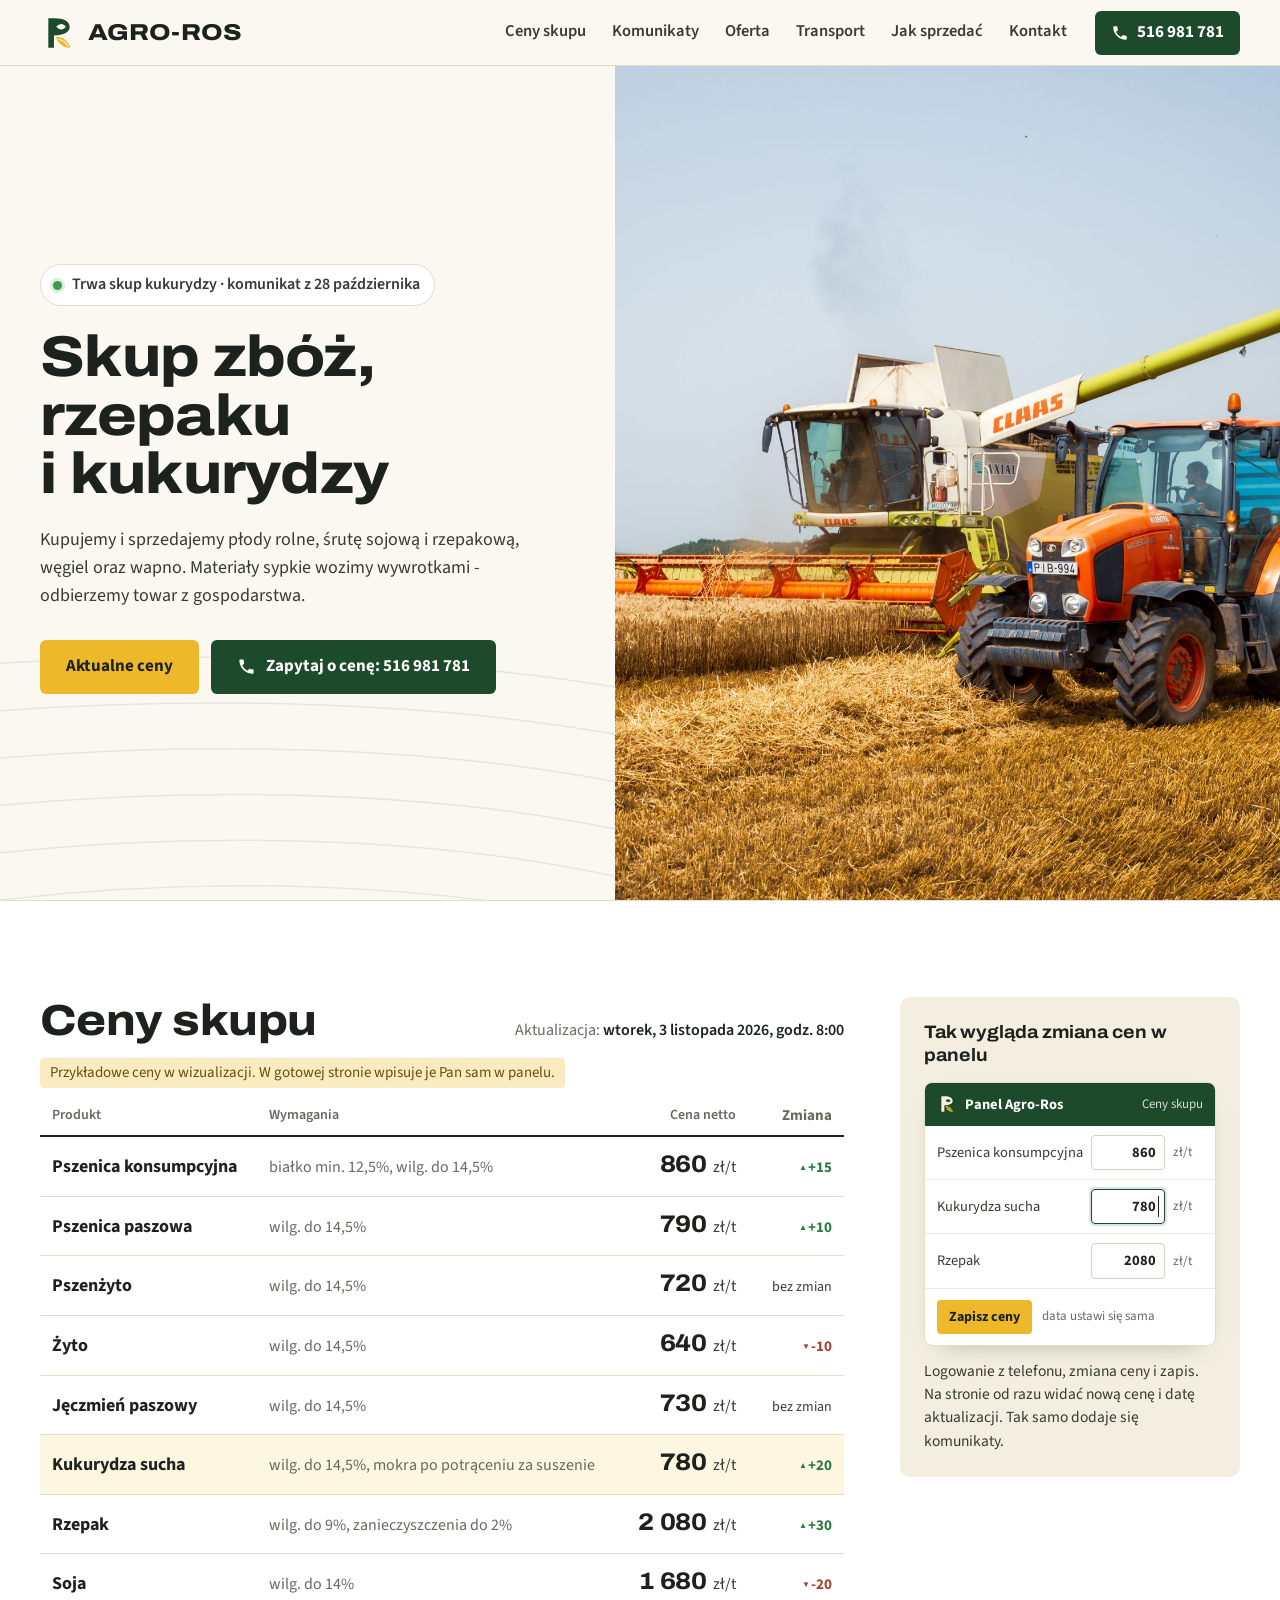
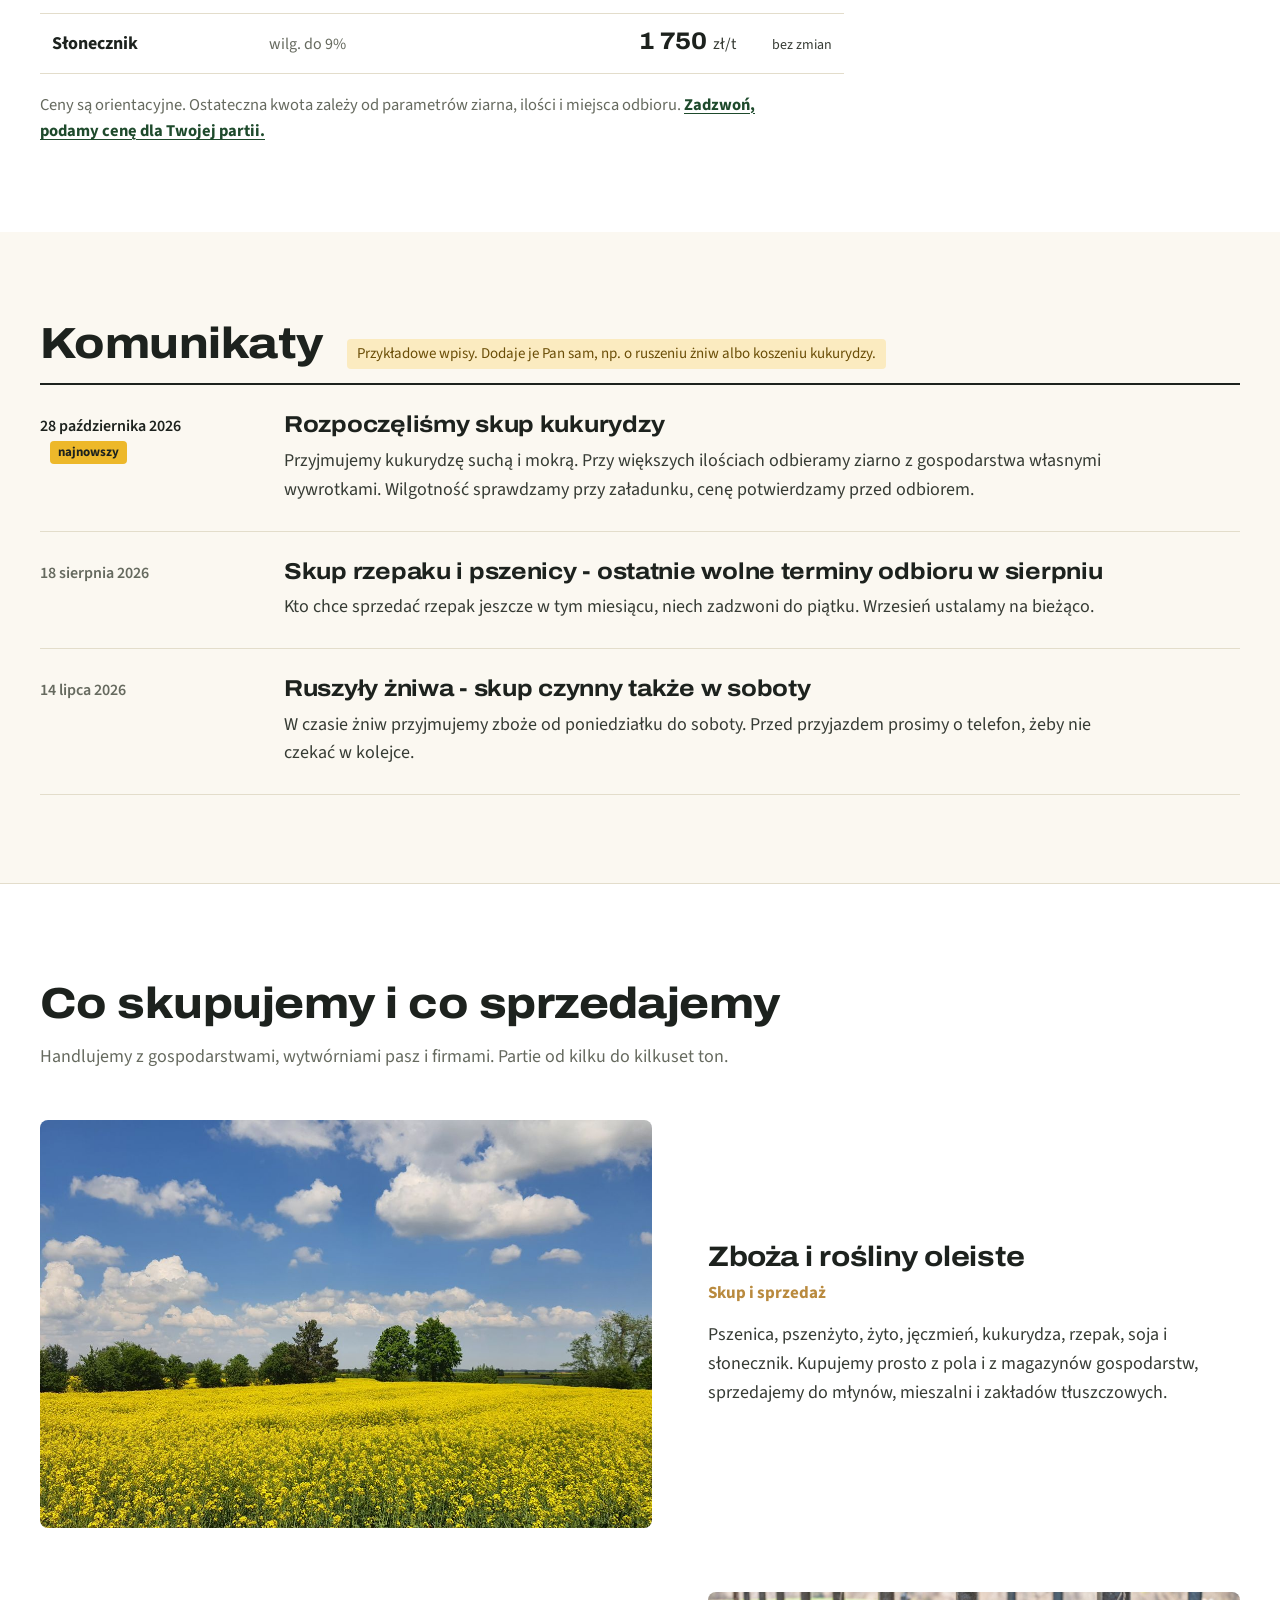
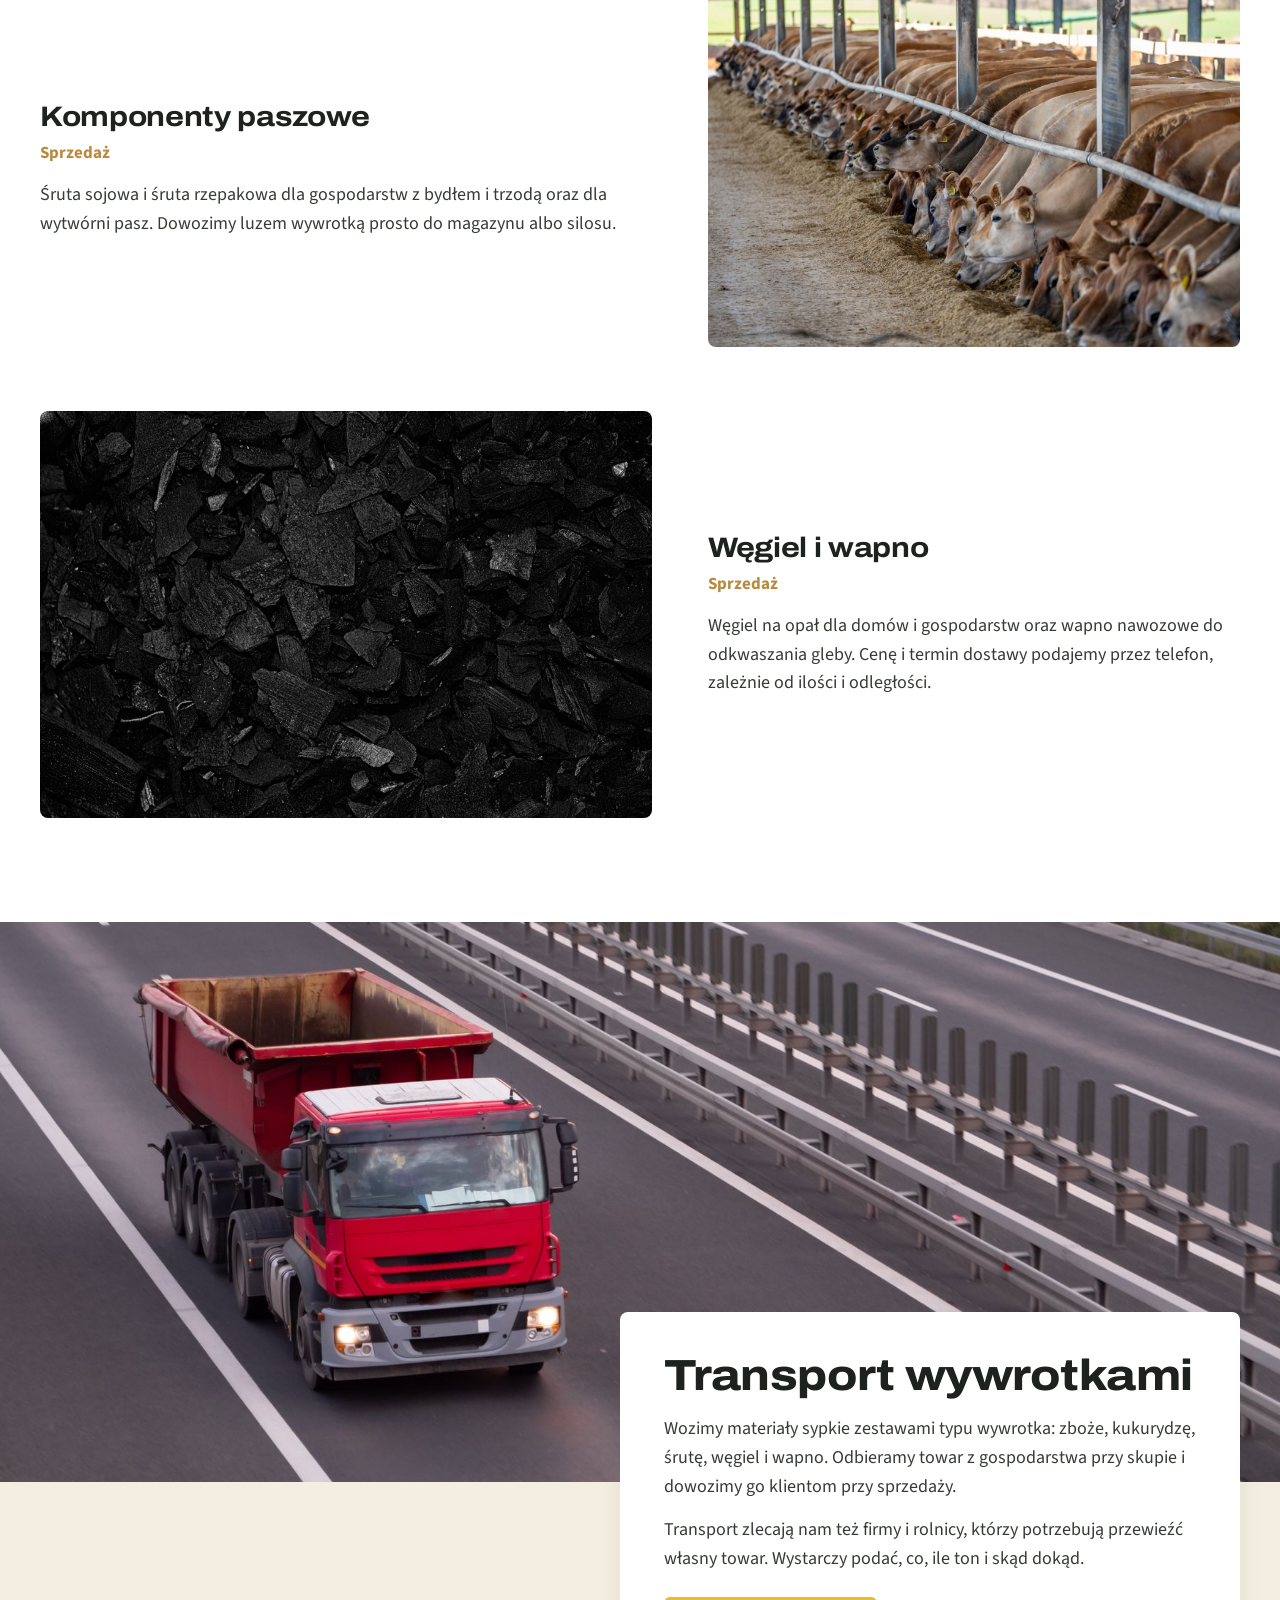
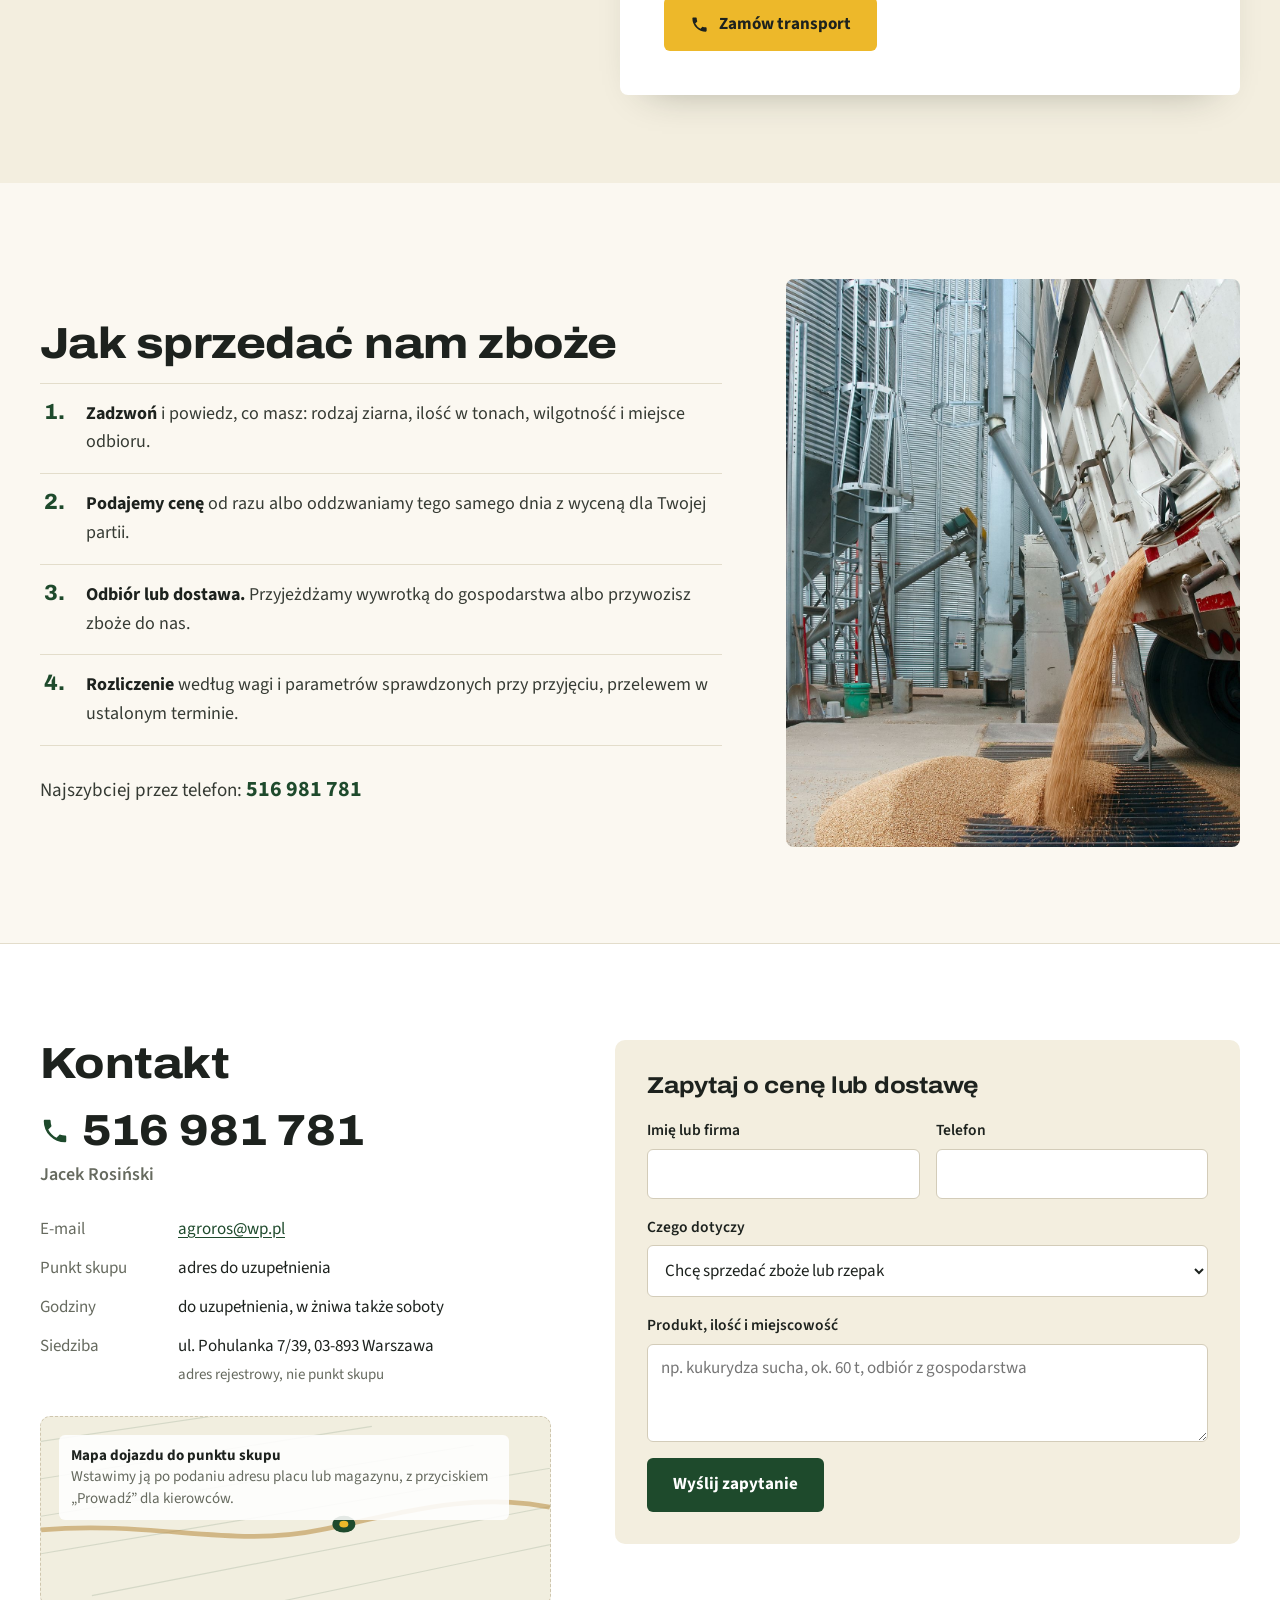
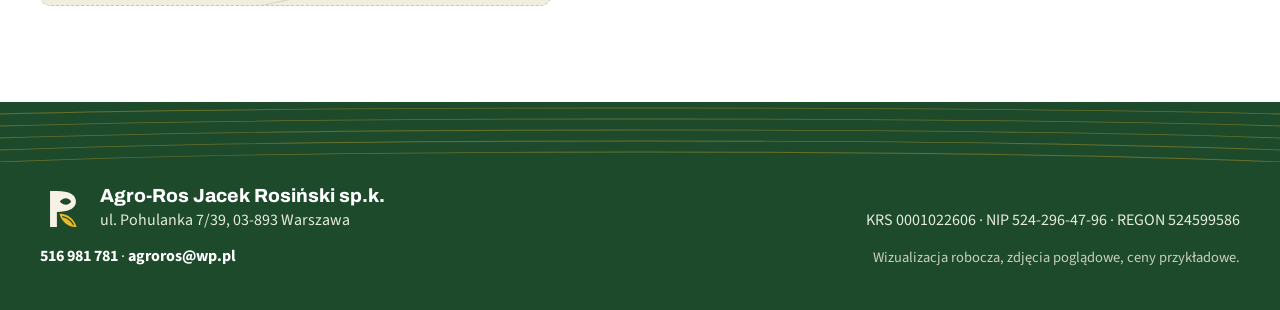
==== index.html @ bc163338 "Wizualizacja robocza strony Agro-Ros + logo" ====
<!doctype html>
<html lang="pl">
<head>
<meta charset="utf-8">
<meta name="viewport" content="width=device-width, initial-scale=1, viewport-fit=cover">
<meta name="robots" content="noindex, nofollow">
<title>Agro-Ros - skup zbóż, rzepaku i kukurydzy, pasze, węgiel, wapno, transport wywrotkami</title>
<meta name="description" content="Agro-Ros Jacek Rosiński sp.k. Skup i sprzedaż zbóż, rzepaku, kukurydzy, soi i słonecznika. Śruta sojowa i rzepakowa, węgiel, wapno. Transport materiałów sypkich wywrotkami. Tel. 516 981 781.">
<meta name="theme-color" content="#1E4A2C">
<link rel="preconnect" href="https://fonts.googleapis.com">
<link rel="preconnect" href="https://fonts.gstatic.com" crossorigin>
<link href="https://fonts.googleapis.com/css2?family=Archivo:wdth,wght@100..125,500..800&family=Source+Sans+3:wght@400;600;700&display=swap" rel="stylesheet">
<link rel="stylesheet" href="style.css">
<link rel="icon" href="logo/favicon.svg" type="image/svg+xml">
<link rel="apple-touch-icon" href="logo/favicon-512.png">
</head>
<body>
<!-- WIZUALIZACJA ROBOCZA dla: Agro-Ros Jacek Rosiński sp.k. (KRS 0001022606). Zdjęcia poglądowe z Pexels, ceny i komunikaty przykładowe. -->
<svg width="0" height="0" style="position:absolute" aria-hidden="true">
  <defs>
    <symbol id="znak" viewBox="0 0 64 64">
      <path d="M14 7H23.5C41 7 50 12.6 50 21.5S41 36 23.5 36V57H14Z M27.5 21.5C33 15.6 39 15.2 43.4 21.5C39 27.8 33 27.4 27.5 21.5Z" fill="var(--z1)" fill-rule="evenodd"/>
      <path d="M27 38.5C38 38 47.6 45.6 51 57C40 57.6 30.2 50.2 27 38.5Z" fill="var(--z2)"/>
      <path d="M31.6 42.6C38.6 44.2 43.6 48.4 46.4 53.6" fill="none" stroke="var(--z3)" stroke-width="1.7" stroke-linecap="round"/>
    </symbol>
    <symbol id="i-tel" viewBox="0 0 24 24"><path d="M6.6 10.8a15.1 15.1 0 0 0 6.6 6.6l2.2-2.2c.3-.3.7-.4 1-.2 1.1.4 2.3.6 3.6.6.6 0 1 .4 1 1V20c0 .6-.4 1-1 1A17 17 0 0 1 3 4c0-.6.4-1 1-1h3.5c.6 0 1 .4 1 1 0 1.3.2 2.5.6 3.6.1.3 0 .7-.2 1z" fill="currentColor"/></symbol>
  </defs>
</svg>

<header class="top" id="top">
  <div class="top-in">
    <a class="brand" href="#top" aria-label="Agro-Ros - strona główna">
      <svg class="brand-z" aria-hidden="true"><use href="#znak"/></svg>
      <span class="brand-t">AGRO-ROS</span>
    </a>
    <nav class="nav" id="nav" aria-label="Menu">
      <a href="#ceny">Ceny skupu</a>
      <a href="#komunikaty">Komunikaty</a>
      <a href="#oferta">Oferta</a>
      <a href="#transport">Transport</a>
      <a href="#jak-sprzedac">Jak sprzedać</a>
      <a href="#kontakt">Kontakt</a>
    </nav>
    <a class="tel-top" id="telTop" href="tel:+48516981781" aria-label="Zadzwoń: 516 981 781">
      <svg aria-hidden="true"><use href="#i-tel"/></svg><span>516 981 781</span>
    </a>
    <button class="burger" id="burger" aria-label="Otwórz menu" aria-expanded="false" aria-controls="nav"><span></span><span></span><span></span></button>
  </div>
</header>

<main>
  <section class="hero">
    <figure class="hero-ph">
      <img src="img/hero.jpg" alt="Kombajn przesypuje pszenicę do przyczepy ciągnika podczas żniw" width="2200" height="1463" fetchpriority="high">
    </figure>
    <div class="hero-txt">
      <a class="news" href="#komunikaty"><i></i><span>Trwa skup kukurydzy<span class="n-long"> · komunikat z 28 października</span><span class="n-short"> · 28.10</span></span></a>
      <h1>Skup zbóż, rzepaku i&nbsp;kukurydzy</h1>
      <p class="lead">Kupujemy i sprzedajemy płody rolne, śrutę sojową i rzepakową, węgiel oraz wapno. <span class="lead-x">Materiały sypkie wozimy wywrotkami - odbierzemy towar z gospodarstwa.</span></p>
      <div class="hero-cta" id="heroCta">
        <a class="btn btn-y" href="#ceny">Aktualne ceny</a>
        <a class="btn btn-g" href="tel:+48516981781"><svg aria-hidden="true"><use href="#i-tel"/></svg><span class="l-long">Zapytaj o cenę: 516 981 781</span><span class="l-short">516 981 781</span></a>
      </div>
    </div>
  </section>

  <section class="ceny" id="ceny">
    <div class="wrap ceny-in">
      <div class="ceny-main">
        <div class="ceny-head">
          <h2>Ceny skupu</h2>
          <p class="upd"><span>Aktualizacja:</span> <time datetime="2026-11-03T08:00">wtorek, 3 listopada 2026, godz. 8:00</time></p>
        </div>
        <p class="demo">Przykładowe ceny w wizualizacji. W gotowej stronie wpisuje je Pan sam w panelu.</p>
        <table class="tab">
          <thead>
            <tr><th scope="col">Produkt</th><th scope="col">Wymagania</th><th scope="col" class="r">Cena netto</th><th scope="col" class="r ch">Zmiana</th></tr>
          </thead>
          <tbody>
            <tr><th scope="row">Pszenica konsumpcyjna</th><td>białko min. 12,5%, wilg. do 14,5%</td><td class="r"><b>860</b> zł/t</td><td class="r ch up">+15</td></tr>
            <tr><th scope="row">Pszenica paszowa</th><td>wilg. do 14,5%</td><td class="r"><b>790</b> zł/t</td><td class="r ch up">+10</td></tr>
            <tr><th scope="row">Pszenżyto</th><td>wilg. do 14,5%</td><td class="r"><b>720</b> zł/t</td><td class="r ch">bez zmian</td></tr>
            <tr><th scope="row">Żyto</th><td>wilg. do 14,5%</td><td class="r"><b>640</b> zł/t</td><td class="r ch dn">-10</td></tr>
            <tr><th scope="row">Jęczmień paszowy</th><td>wilg. do 14,5%</td><td class="r"><b>730</b> zł/t</td><td class="r ch">bez zmian</td></tr>
            <tr class="hl"><th scope="row">Kukurydza sucha</th><td>wilg. do 14,5%, mokra po potrąceniu za suszenie</td><td class="r"><b>780</b> zł/t</td><td class="r ch up">+20</td></tr>
            <tr><th scope="row">Rzepak</th><td>wilg. do 9%, zanieczyszczenia do 2%</td><td class="r"><b>2 080</b> zł/t</td><td class="r ch up">+30</td></tr>
            <tr><th scope="row">Soja</th><td>wilg. do 14%</td><td class="r"><b>1 680</b> zł/t</td><td class="r ch dn">-20</td></tr>
            <tr><th scope="row">Słonecznik</th><td>wilg. do 9%</td><td class="r"><b>1 750</b> zł/t</td><td class="r ch">bez zmian</td></tr>
          </tbody>
        </table>
        <p class="ceny-note">Ceny są orientacyjne. Ostateczna kwota zależy od parametrów ziarna, ilości i miejsca odbioru. <a href="tel:+48516981781">Zadzwoń, podamy cenę dla Twojej partii.</a></p>
      </div>

      <aside class="panel" aria-label="Podgląd panelu do edycji cen">
        <p class="panel-t">Tak wygląda zmiana cen w panelu</p>
        <div class="panel-box" aria-hidden="true">
          <div class="pb-bar"><svg class="pb-z"><use href="#znak"/></svg><span>Panel Agro-Ros</span><em>Ceny skupu</em></div>
          <div class="pb-row"><span>Pszenica konsumpcyjna</span><span class="pb-in">860</span><span class="pb-u">zł/t</span></div>
          <div class="pb-row"><span>Kukurydza sucha</span><span class="pb-in pb-act">780<i></i></span><span class="pb-u">zł/t</span></div>
          <div class="pb-row"><span>Rzepak</span><span class="pb-in">2080</span><span class="pb-u">zł/t</span></div>
          <div class="pb-foot"><span class="pb-btn">Zapisz ceny</span><span>data ustawi się sama</span></div>
        </div>
        <p class="panel-d">Logowanie z telefonu, zmiana ceny i zapis. Na stronie od razu widać nową cenę i datę aktualizacji. Tak samo dodaje się komunikaty.</p>
      </aside>
    </div>
  </section>

  <section class="kom" id="komunikaty">
    <div class="wrap">
      <div class="kom-head">
        <h2>Komunikaty</h2>
        <p class="demo">Przykładowe wpisy. Dodaje je Pan sam, np. o ruszeniu żniw albo koszeniu kukurydzy.</p>
      </div>
      <ol class="kom-list">
        <li class="kom-new">
          <time datetime="2026-10-28">28 października 2026</time>
          <div>
            <h3>Rozpoczęliśmy skup kukurydzy</h3>
            <p>Przyjmujemy kukurydzę suchą i mokrą. Przy większych ilościach odbieramy ziarno z gospodarstwa własnymi wywrotkami. Wilgotność sprawdzamy przy załadunku, cenę potwierdzamy przed odbiorem.</p>
          </div>
        </li>
        <li>
          <time datetime="2026-08-18">18 sierpnia 2026</time>
          <div>
            <h3>Skup rzepaku i pszenicy - ostatnie wolne terminy odbioru w sierpniu</h3>
            <p>Kto chce sprzedać rzepak jeszcze w tym miesiącu, niech zadzwoni do piątku. Wrzesień ustalamy na bieżąco.</p>
          </div>
        </li>
        <li>
          <time datetime="2026-07-14">14 lipca 2026</time>
          <div>
            <h3>Ruszyły żniwa - skup czynny także w soboty</h3>
            <p>W czasie żniw przyjmujemy zboże od poniedziałku do soboty. Przed przyjazdem prosimy o telefon, żeby nie czekać w kolejce.</p>
          </div>
        </li>
      </ol>
    </div>
  </section>

  <section class="oferta" id="oferta">
    <div class="wrap">
      <h2>Co skupujemy i co sprzedajemy</h2>
      <p class="sub">Handlujemy z gospodarstwami, wytwórniami pasz i firmami. Partie od kilku do kilkuset ton.</p>

      <article class="of">
        <figure class="of-ph"><img src="img/rzepak.jpg" alt="Kwitnące pole rzepaku" loading="lazy" width="1800" height="811"></figure>
        <div class="of-t">
          <h3>Zboża i rośliny oleiste</h3>
          <p class="of-k">Skup i sprzedaż</p>
          <p>Pszenica, pszenżyto, żyto, jęczmień, kukurydza, rzepak, soja i słonecznik. Kupujemy prosto z pola i z magazynów gospodarstw, sprzedajemy do młynów, mieszalni i zakładów tłuszczowych.</p>
        </div>
      </article>

      <article class="of of-rev">
        <figure class="of-ph"><img src="img/pasze.jpg" alt="Krowy przy stole paszowym w oborze" loading="lazy" width="1400" height="935"></figure>
        <div class="of-t">
          <h3>Komponenty paszowe</h3>
          <p class="of-k">Sprzedaż</p>
          <p>Śruta sojowa i śruta rzepakowa dla gospodarstw z bydłem i trzodą oraz dla wytwórni pasz. Dowozimy luzem wywrotką prosto do magazynu albo silosu.</p>
        </div>
      </article>

      <article class="of">
        <figure class="of-ph"><img src="img/wegiel.jpg" alt="Węgiel kamienny z bliska" loading="lazy" width="1000" height="667"></figure>
        <div class="of-t">
          <h3>Węgiel i wapno</h3>
          <p class="of-k">Sprzedaż</p>
          <p>Węgiel na opał dla domów i gospodarstw oraz wapno nawozowe do odkwaszania gleby. Cenę i termin dostawy podajemy przez telefon, zależnie od ilości i odległości.</p>
        </div>
      </article>
    </div>
  </section>

  <section class="trans" id="transport">
    <figure class="trans-ph"><img src="img/wywrotka.jpg" alt="Ciężarówka z naczepą wywrotką na drodze ekspresowej" loading="lazy" width="1800" height="1200"></figure>
    <div class="wrap trans-in">
      <div class="trans-t">
        <h2>Transport wywrotkami</h2>
        <p>Wozimy materiały sypkie zestawami typu wywrotka: zboże, kukurydzę, śrutę, węgiel i wapno. Odbieramy towar z gospodarstwa przy skupie i dowozimy go klientom przy sprzedaży.</p>
        <p>Transport zlecają nam też firmy i rolnicy, którzy potrzebują przewieźć własny towar. Wystarczy podać, co, ile ton i skąd dokąd.</p>
        <a class="btn btn-y" href="tel:+48516981781"><svg aria-hidden="true"><use href="#i-tel"/></svg>Zamów transport</a>
      </div>
    </div>
  </section>

  <section class="jak" id="jak-sprzedac">
    <div class="wrap jak-in">
      <div class="jak-t">
        <h2>Jak sprzedać nam zboże</h2>
        <ol class="kroki">
          <li><b>Zadzwoń</b> i powiedz, co masz: rodzaj ziarna, ilość w tonach, wilgotność i miejsce odbioru.</li>
          <li><b>Podajemy cenę</b> od razu albo oddzwaniamy tego samego dnia z wyceną dla Twojej partii.</li>
          <li><b>Odbiór lub dostawa.</b> Przyjeżdżamy wywrotką do gospodarstwa albo przywozisz zboże do nas.</li>
          <li><b>Rozliczenie</b> według wagi i parametrów sprawdzonych przy przyjęciu, przelewem w ustalonym terminie.</li>
        </ol>
        <p class="jak-tel">Najszybciej przez telefon: <a href="tel:+48516981781">516 981 781</a></p>
      </div>
      <figure class="jak-ph"><img src="img/skup.jpg" alt="Wyładunek pszenicy z ciężarówki do kosza przyjęciowego przy silosach" loading="lazy" width="1200" height="1989"></figure>
    </div>
  </section>

  <section class="kontakt" id="kontakt">
    <div class="wrap kontakt-in">
      <div class="k-dane">
        <h2>Kontakt</h2>
        <a class="k-tel" href="tel:+48516981781"><svg aria-hidden="true"><use href="#i-tel"/></svg>516 981 781</a>
        <p class="k-os">Jacek Rosiński</p>
        <dl class="k-dl">
          <dt>E-mail</dt><dd><a href="mailto:agroros@wp.pl">agroros@wp.pl</a></dd>
          <dt>Punkt skupu</dt><dd>adres do uzupełnienia</dd>
          <dt>Godziny</dt><dd>do uzupełnienia, w żniwa także soboty</dd>
          <dt>Siedziba</dt><dd>ul. Pohulanka 7/39, 03-893 Warszawa<br><span class="k-pl">adres rejestrowy, nie punkt skupu</span></dd>
        </dl>
        <div class="k-mapa" role="img" aria-label="Miejsce na mapę dojazdu">
          <p><b>Mapa dojazdu do punktu skupu</b>Wstawimy ją po podaniu adresu placu lub magazynu, z przyciskiem „Prowadź” dla kierowców.</p>
        </div>
      </div>
      <form class="k-form" id="form" novalidate>
        <h3>Zapytaj o cenę lub dostawę</h3>
        <div class="f2">
          <label>Imię lub firma<input name="n" autocomplete="name"></label>
          <label>Telefon<input name="t" type="tel" inputmode="tel" autocomplete="tel"></label>
        </div>
        <label>Czego dotyczy
          <select name="s">
            <option>Chcę sprzedać zboże lub rzepak</option>
            <option>Chcę kupić śrutę sojową lub rzepakową</option>
            <option>Węgiel lub wapno</option>
            <option>Transport wywrotką</option>
          </select>
        </label>
        <label>Produkt, ilość i miejscowość<textarea name="m" rows="3" placeholder="np. kukurydza sucha, ok. 60 t, odbiór z gospodarstwa"></textarea></label>
        <button class="btn btn-g" type="submit">Wyślij zapytanie</button>
        <p class="f-msg" id="formMsg" role="status" hidden>To podgląd strony, zapytanie nie zostało wysłane. W gotowej wersji trafi od razu na agroros@wp.pl.</p>
      </form>
    </div>
  </section>
</main>

<footer class="stopka">
  <svg class="rzedy" viewBox="0 0 1440 90" preserveAspectRatio="none" aria-hidden="true"><g fill="none" stroke="currentColor" stroke-width="1.2"><path d="M0 18C360 6 1080 6 1440 18"/><path d="M0 36C360 22 1080 22 1440 36"/><path d="M0 54C360 38 1080 38 1440 54"/><path d="M0 72C360 54 1080 54 1440 72"/><path d="M0 90C360 70 1080 70 1440 90"/></g></svg>
  <div class="wrap st-in">
    <div class="st-brand">
      <svg class="st-z" aria-hidden="true"><use href="#znak"/></svg>
      <div>
        <p class="st-n">Agro-Ros Jacek Rosiński sp.k.</p>
        <p>ul. Pohulanka 7/39, 03-893 Warszawa</p>
      </div>
    </div>
    <p class="st-ids">KRS 0001022606 · NIP 524-296-47-96 · REGON 524599586</p>
    <p class="st-k"><a href="tel:+48516981781">516 981 781</a> · <a href="mailto:agroros@wp.pl">agroros@wp.pl</a></p>
    <p class="st-demo">Wizualizacja robocza, zdjęcia poglądowe, ceny przykładowe.</p>
  </div>
</footer>

<div class="mob" id="mob">
  <a class="btn btn-g" href="tel:+48516981781"><svg aria-hidden="true"><use href="#i-tel"/></svg>Zadzwoń</a>
  <a class="btn btn-y" href="#ceny">Ceny skupu</a>
</div>

<script src="app.js"></script>
</body>
</html>
---- style.css ----
:root{
  --bg:#FBF8F1;--bg2:#F3EEDF;--paper:#fff;--ink:#1D221E;--text:#363B34;--muted:#666A5F;--line:#E3DDCB;
  --green:#1E4A2C;--green2:#173C23;--yel:#EDB82A;--yel2:#DDA716;--grain:#B98A3E;--red:#A8432F;
  --hh:66px;--wrap:1200px;
  --hf:"Archivo","Arial Narrow",system-ui,sans-serif;--bf:"Source Sans 3",system-ui,-apple-system,"Segoe UI",sans-serif;
  --z1:var(--green);--z2:var(--yel);--z3:var(--bg);
}
*{box-sizing:border-box}
html{scroll-behavior:smooth;scroll-padding-top:var(--hh);-webkit-text-size-adjust:100%}
body{margin:0;background:var(--bg);color:var(--text);font:400 18px/1.6 var(--bf);overflow-x:hidden;-webkit-font-smoothing:antialiased;-webkit-tap-highlight-color:transparent}
img{display:block;max-width:100%}
a{color:var(--green);text-underline-offset:3px;text-decoration-thickness:1px}
h1,h2,h3{font-family:var(--hf);font-stretch:112%;color:var(--ink);margin:0;font-weight:780;letter-spacing:-.012em}
h2{font-size:clamp(30px,3.4vw,46px);line-height:1.08;margin-bottom:16px}
h3{font-size:23px;line-height:1.2;font-weight:720}
p{margin:0 0 14px}
figure{margin:0}
.wrap{width:min(var(--wrap),100% - 48px);margin:0 auto}
.sub{color:var(--muted);max-width:40em}
.btn{display:inline-flex;align-items:center;justify-content:center;gap:10px;min-height:54px;padding:0 26px;border-radius:6px;font:700 17px/1 var(--bf);text-decoration:none;border:0;cursor:pointer;transition:background .18s,transform .18s;white-space:nowrap}
.btn svg{width:19px;height:19px;flex:none}
.btn:active{transform:translateY(1px)}
.btn-y{background:var(--yel);color:var(--ink)}
.btn-y:hover{background:var(--yel2)}
.btn-g{background:var(--green);color:#fff}
.btn-g:hover{background:var(--green2)}
.demo{display:inline-block;margin:0 0 18px;padding:4px 10px;border-radius:4px;background:#FBEBC0;color:#6B4E07;font-size:15px;line-height:1.45}

/* nagłówek */
.top{position:sticky;top:0;z-index:50;height:var(--hh);background:rgba(251,248,241,.96);border-bottom:1px solid var(--line);-webkit-backdrop-filter:blur(8px);backdrop-filter:blur(8px)}
.top-in{height:100%;width:min(var(--wrap),100% - 48px);margin:0 auto;display:flex;align-items:center;gap:28px}
.brand{display:flex;align-items:center;gap:10px;text-decoration:none;color:var(--ink);flex:none}
.brand-z{width:38px;height:38px}
.brand-t{font:800 23px/1 var(--hf);font-stretch:116%;letter-spacing:.005em}
.nav{display:flex;gap:26px;margin-left:auto}
.nav a{color:var(--text);text-decoration:none;font-weight:600;font-size:16.5px;white-space:nowrap;padding:6px 0;border-bottom:2px solid transparent}
.nav a:hover{border-color:var(--yel)}
.tel-top{display:inline-flex;align-items:center;gap:8px;height:44px;padding:0 16px;border-radius:6px;background:var(--green);color:#fff;text-decoration:none;font:700 17px/1 var(--bf);white-space:nowrap;flex:none;transition:opacity .2s,transform .2s}
.tel-top svg{width:18px;height:18px}
body:not(.po-hero) .tel-top{opacity:0;pointer-events:none;transform:translateY(-4px)}
.burger{display:none}

/* pierwszy ekran */
.hero{display:grid;grid-template-columns:minmax(0,1fr) minmax(0,1.08fr);min-height:calc(100svh - var(--hh));background:var(--bg)}
.hero-ph{order:2;position:relative;overflow:hidden;min-height:420px}
.hero-ph img{position:absolute;inset:0;width:100%;height:100%;object-fit:cover;object-position:46% 55%}
.hero-txt{order:1;display:flex;flex-direction:column;justify-content:center;padding:48px 56px 56px max(24px,calc((100vw - var(--wrap))/2));position:relative;
  background:url("data:image/svg+xml,%3Csvg xmlns='http://www.w3.org/2000/svg' viewBox='0 0 600 240' preserveAspectRatio='none'%3E%3Cg fill='none' stroke='%231E4A2C' stroke-opacity='.09' stroke-width='1.3'%3E%3Cpath d='M0 40C200 30 420 34 600 60'/%3E%3Cpath d='M0 80C200 68 420 72 600 100'/%3E%3Cpath d='M0 120C200 106 420 110 600 140'/%3E%3Cpath d='M0 160C200 144 420 148 600 180'/%3E%3Cpath d='M0 200C200 182 420 186 600 220'/%3E%3Cpath d='M0 240C200 220 420 224 600 260'/%3E%3C/g%3E%3C/svg%3E") left bottom/100% 34% no-repeat}
.news{display:inline-flex;align-items:center;gap:10px;align-self:flex-start;margin-bottom:22px;color:var(--text);font-size:16px;font-weight:600;text-decoration:none;padding:7px 14px 7px 12px;border-radius:40px;background:#fff;border:1px solid var(--line)}
.news i{width:9px;height:9px;border-radius:50%;background:#3E9A4F;box-shadow:0 0 0 3px rgba(62,154,79,.18);flex:none}
.news:hover{border-color:var(--grain)}
.hero h1{font-size:clamp(40px,4.5vw,66px);line-height:1.02;margin-bottom:22px;max-width:11em}
.lead{font-size:clamp(18px,1.4vw,21px);line-height:1.55;max-width:31em;margin-bottom:30px}
.hero-cta{display:flex;flex-wrap:wrap;gap:12px}
.l-short,.n-short{display:none}
.hero-tel{margin:22px 0 0;color:var(--muted);font-size:16px}
.hero-tel a{color:var(--ink);font-weight:700;text-decoration:none}

/* ceny */
.ceny{padding:96px 0 88px;background:var(--paper);border-top:1px solid var(--line)}
.ceny-in{display:grid;grid-template-columns:minmax(0,1fr) 340px;gap:56px;align-items:start}
.ceny-head{display:flex;flex-wrap:wrap;align-items:baseline;justify-content:space-between;gap:6px 24px}
.ceny-head h2{margin-bottom:8px}
.upd{margin:0;color:var(--muted);font-size:16px}
.upd time{color:var(--ink);font-weight:600}
.ceny .demo{margin-top:6px}
.tab{width:100%;border-collapse:collapse;font-size:17px}
.tab thead th{text-align:left;font:600 14px/1.3 var(--bf);color:var(--muted);padding:0 12px 10px;border-bottom:2px solid var(--ink)}
.tab tbody th,.tab td{padding:15px 12px;border-bottom:1px solid var(--line);vertical-align:baseline}
.tab tbody th{text-align:left;font:700 18px/1.3 var(--bf);color:var(--ink)}
.tab td{color:var(--muted);font-size:16px}
.tab .r{text-align:right;white-space:nowrap}
.tab td.r{color:var(--text)}
.tab td b{font:760 24px/1 var(--hf);font-stretch:108%;color:var(--ink);letter-spacing:-.01em;margin-right:3px}
.tab .ch{font-weight:700;font-size:15px;color:var(--muted);width:96px}
.tab td.ch:not(.up):not(.dn){font-weight:400;font-size:14px}
.tab .ch.up{color:#2D7A3E}.tab .ch.up::before{content:"▲ ";font-size:10px;vertical-align:1px}
.tab .ch.dn{color:var(--red)}.tab .ch.dn::before{content:"▼ ";font-size:10px;vertical-align:1px}
.tab tr.hl{background:#FDF6E1}
.ceny-note{margin:18px 0 0;font-size:16.5px;color:var(--muted);max-width:44em}
.ceny-note a{font-weight:700}

.panel{position:sticky;top:calc(var(--hh) + 28px);padding:24px;background:var(--bg2);border-radius:10px}
.panel-t{font:700 18px/1.3 var(--hf);font-stretch:108%;color:var(--ink);margin-bottom:14px}
.panel-box{background:#fff;border:1px solid var(--line);border-radius:8px;overflow:hidden;font-size:14.5px;box-shadow:0 10px 24px -18px rgba(30,40,25,.5)}
.pb-bar{display:flex;align-items:center;gap:8px;padding:10px 12px;background:var(--green);color:#fff;font-weight:700}
.pb-bar em{margin-left:auto;font-style:normal;font-weight:400;opacity:.8;font-size:13px}
.pb-z{width:20px;height:20px;--z1:#F6F1E4;--z3:var(--green)}
.pb-row{display:grid;grid-template-columns:minmax(0,1fr) 74px 30px;align-items:center;gap:8px;padding:9px 12px;border-bottom:1px solid #EEE9DC;color:var(--text)}
.pb-in{border:1px solid #D5CFBF;border-radius:4px;padding:5px 8px;text-align:right;font-weight:700;color:var(--ink);position:relative}
.pb-act{border-color:var(--green);box-shadow:0 0 0 2px rgba(30,74,44,.15)}
.pb-act i{position:absolute;right:5px;top:6px;bottom:6px;width:1.5px;background:var(--ink);animation:kursor 1s steps(1) infinite}
@keyframes kursor{50%{opacity:0}}
.pb-u{color:var(--muted);font-size:13px}
.pb-foot{display:flex;align-items:center;gap:10px;padding:11px 12px;color:var(--muted);font-size:13px}
.pb-btn{background:var(--yel);color:var(--ink);font-weight:700;border-radius:4px;padding:6px 12px;font-size:14px}
.panel-d{margin:14px 0 0;font-size:15.5px;line-height:1.5;color:var(--text)}

/* komunikaty */
.kom{padding:88px 0;background:var(--bg)}
.kom-head{display:flex;flex-wrap:wrap;align-items:baseline;gap:4px 24px;margin-bottom:10px}
.kom-head h2{margin-bottom:6px}
.kom-head .demo{margin:0}
.kom-list{list-style:none;margin:0;padding:0;border-top:2px solid var(--ink)}
.kom-list li{display:grid;grid-template-columns:220px minmax(0,1fr);gap:24px;padding:26px 0;border-bottom:1px solid var(--line)}
.kom-list time{font-weight:600;color:var(--muted);font-size:16px;padding-top:3px}
.kom-new time{color:var(--ink)}
.kom-new time::after{content:"najnowszy";display:inline-block;margin-left:10px;padding:1px 8px;border-radius:4px;background:var(--yel);color:var(--ink);font-size:13px;font-weight:700;vertical-align:1px}
.kom-list h3{margin-bottom:8px}
.kom-list p{margin:0;max-width:46em}

/* oferta */
.oferta{padding:96px 0 40px;background:var(--paper);border-top:1px solid var(--line)}
.oferta .sub{margin-bottom:48px}
.of{display:grid;grid-template-columns:minmax(0,1.15fr) minmax(0,1fr);gap:56px;align-items:center;padding:0 0 64px}
.of-rev .of-ph{order:2}
.of-ph{aspect-ratio:3/2;overflow:hidden;border-radius:8px;background:var(--bg2)}
.of-ph img{width:100%;height:100%;object-fit:cover}
.of-t h3{font-size:clamp(25px,2.2vw,32px);margin-bottom:6px}
.of-k{font-weight:700;color:var(--grain);margin-bottom:14px;font-size:17px}
.of-t p:last-child{margin:0}

/* transport */
.trans{position:relative;background:var(--bg2);padding-bottom:88px}
.trans-ph{height:min(560px,62vw);overflow:hidden}
.trans-ph img{width:100%;height:100%;object-fit:cover;object-position:50% 58%}
.trans-in{position:relative;margin-top:-170px}
.trans-t{background:#fff;max-width:620px;margin-left:auto;padding:40px 44px 44px;border-radius:8px;box-shadow:0 18px 40px -28px rgba(30,40,25,.45)}
.trans-t p{max-width:36em}
.trans-t .btn{margin-top:10px}

/* jak sprzedać */
.jak{padding:96px 0;background:var(--bg)}
.jak-in{display:grid;grid-template-columns:minmax(0,1.2fr) minmax(0,.8fr);gap:64px;align-items:center}
.kroki{margin:12px 0 26px;padding:0;list-style:none;counter-reset:k}
.kroki li{counter-increment:k;position:relative;padding:16px 0 16px 46px;border-bottom:1px solid var(--line)}
.kroki li:first-child{border-top:1px solid var(--line)}
.kroki li::before{content:counter(k) ".";position:absolute;left:4px;top:15px;font:800 22px/1.2 var(--hf);color:var(--green)}
.kroki b{color:var(--ink)}
.jak-tel{font-size:19px;margin:0}
.jak-tel a{font-weight:700;text-decoration:none;font-size:22px;white-space:nowrap}
.jak-ph{border-radius:8px;overflow:hidden;aspect-ratio:4/5}
.jak-ph img{width:100%;height:100%;object-fit:cover;object-position:50% 70%}

/* kontakt */
.kontakt{padding:96px 0;background:var(--paper);border-top:1px solid var(--line)}
.kontakt-in{display:grid;grid-template-columns:minmax(0,.9fr) minmax(0,1.1fr);gap:64px;align-items:start}
.k-tel{display:inline-flex;align-items:center;gap:12px;font:800 clamp(32px,3.4vw,44px)/1 var(--hf);font-stretch:108%;color:var(--ink);text-decoration:none;margin:6px 0 8px}
.k-tel svg{width:30px;height:30px;color:var(--green)}
.k-os{font-weight:600;color:var(--muted);margin-bottom:26px}
.k-dl{display:grid;grid-template-columns:120px minmax(0,1fr);gap:12px 18px;margin:0;font-size:17px}
.k-dl dt{color:var(--muted)}
.k-dl dd{margin:0;color:var(--ink)}
.k-pl{color:var(--muted);font-size:15px}
.k-mapa{margin-top:28px;min-height:190px;border-radius:10px;display:flex;align-items:flex-start;padding:18px;border:1px dashed #CFC6AE;
  background:#F1EEDF url("data:image/svg+xml,%3Csvg xmlns='http://www.w3.org/2000/svg' viewBox='0 0 400 200' preserveAspectRatio='none'%3E%3Cg fill='none' stroke='%231E4A2C' stroke-opacity='.13' stroke-width='1.2'%3E%3Cpath d='M-20 30L180 -10M-20 70L260 10M-20 110L340 30M-20 150L420 50M40 190L420 90M140 210L420 130'/%3E%3Cpath d='M0 120C90 110 150 140 220 120S340 80 400 96' stroke='%23B98A3E' stroke-opacity='.55' stroke-width='5'/%3E%3C/g%3E%3Ccircle cx='238' cy='114' r='9' fill='%231E4A2C'/%3E%3Ccircle cx='238' cy='114' r='3.5' fill='%23EDB82A'/%3E%3C/svg%3E") center/cover no-repeat}
.k-mapa p{margin:0;font-size:15px;line-height:1.45;color:var(--muted);background:rgba(255,255,255,.88);padding:10px 12px;border-radius:6px;max-width:30em}
.k-mapa b{display:block;color:var(--ink)}
.k-form{background:var(--bg2);border-radius:10px;padding:32px;display:grid;gap:16px}
.k-form h3{margin-bottom:2px}
.f2{display:grid;grid-template-columns:minmax(0,1fr) minmax(0,1fr);gap:16px}
.k-form label{display:grid;gap:6px;font-weight:600;font-size:15.5px;color:var(--ink);min-width:0}
.k-form input,.k-form select,.k-form textarea{width:100%;font:400 17px/1.4 var(--bf);color:var(--ink);background:#fff;border:1px solid #D3CCB9;border-radius:6px;padding:12px 13px;min-width:0}
.k-form textarea{resize:vertical}
.k-form input:focus,.k-form select:focus,.k-form textarea:focus{outline:2px solid var(--green);outline-offset:0;border-color:var(--green)}
.k-form .btn{justify-self:start}
.f-msg{margin:0;padding:12px 14px;border-radius:6px;background:#FBEBC0;color:#5C4306;font-size:16px}

/* stopka */
.stopka{background:var(--green);color:#E5E9DD;padding:0 0 40px;font-size:16px;--z1:#F6F1E4;--z3:var(--green)}
.rzedy{display:block;width:100%;height:60px;color:rgba(237,184,42,.35);margin-bottom:22px}
.st-in{display:grid;grid-template-columns:minmax(0,1fr) auto;gap:10px 40px;align-items:end}
.st-brand{display:flex;gap:14px;align-items:center}
.st-z{width:46px;height:46px;flex:none}
.st-brand p{margin:0}
.st-n{font:760 19px/1.3 var(--hf);color:#fff}
.st-ids{margin:0;text-align:right}
.st-k{margin:0}
.st-k a{color:#fff;font-weight:700;text-decoration:none}
.st-demo{margin:0;text-align:right;color:#C7CFBE;font-size:14.5px}

/* dolny pasek (telefon) */
.mob{display:none}

/* niskie ekrany komputerów */
@media (min-width:901px) and (max-height:820px){
  .hero h1{font-size:clamp(38px,3.9vw,54px);margin-bottom:16px}
  .lead{margin-bottom:24px;font-size:18px}
  .news{margin-bottom:16px}
  .hero-tel{margin-top:16px}
}

@media (max-width:1180px){
  .nav{gap:18px}.nav a{font-size:15.5px}
  .ceny-in{grid-template-columns:minmax(0,1fr) 300px;gap:40px}
}

@media (min-width:901px) and (max-width:1120px){.hero-cta .l-long{display:none}.hero-cta .l-short{display:inline}}

@media (max-width:1040px){
  .top-in{gap:16px}
  .nav{gap:14px}.nav a{font-size:15px}
  .brand-t{font-size:20px}
}

@media (max-width:900px){
  :root{--hh:58px}
  body{font-size:17px}
  .wrap,.top-in{width:min(var(--wrap),100% - 36px)}
  .brand-z{width:34px;height:34px}
  .brand-t{font-size:21px}
  .tel-top{display:none}
  .burger{display:flex;flex-direction:column;justify-content:center;gap:5px;margin-left:auto;width:46px;height:46px;margin-right:-8px;background:none;border:0;cursor:pointer;padding:0 11px}
  .burger span{display:block;height:2px;background:var(--ink);border-radius:2px;transition:transform .2s,opacity .2s}
  .burger[aria-expanded=true] span:nth-child(1){transform:translateY(7px) rotate(45deg)}
  .burger[aria-expanded=true] span:nth-child(2){opacity:0}
  .burger[aria-expanded=true] span:nth-child(3){transform:translateY(-7px) rotate(-45deg)}
  .nav{position:fixed;left:0;right:0;top:var(--hh);flex-direction:column;gap:0;margin:0;padding:6px 18px 18px;background:var(--bg);border-bottom:1px solid var(--line);box-shadow:0 18px 30px -20px rgba(0,0,0,.3);transform:translateY(-8px);opacity:0;visibility:hidden;transition:opacity .2s,transform .2s,visibility .2s}
  .nav.open{opacity:1;visibility:visible;transform:none}
  .nav a{font-size:19px;padding:13px 0;border-bottom:1px solid var(--line)}
  .nav a:last-child{border-bottom:0}

  .hero{display:flex;flex-direction:column;min-height:calc(100svh - var(--hh))}
  .hero-ph{order:0;flex:1 1 auto;align-self:stretch;width:100%;min-height:max(25svh,150px)}
  .hero-ph::after{content:"";position:absolute;left:0;right:0;bottom:0;height:22%;background:linear-gradient(rgba(251,248,241,0),var(--bg))}
  .hero-ph img{object-position:52% 58%}
  .hero-txt{flex:0 0 auto;padding:6px 18px clamp(16px,3svh,26px);background-size:160% 46%}
  .news{font-size:14px;margin-bottom:clamp(10px,1.8svh,16px);padding:5px 12px 5px 10px}
  .hero h1{font-size:min(9vw,5.1svh);line-height:1.04;margin-bottom:clamp(8px,1.6svh,14px)}
  .lead{font-size:min(16.5px,2.5svh);line-height:1.5;margin-bottom:clamp(14px,2.4svh,22px)}
  .hero-cta{display:grid;grid-template-columns:minmax(0,1fr) minmax(0,1fr);gap:10px}
  .hero-cta .btn{min-height:min(52px,7.2svh);padding:0 12px;font-size:16.5px}
  .l-long,.n-long{display:none}.l-short,.n-short{display:inline}
  .hero-tel{margin-top:clamp(8px,1.6svh,14px);font-size:15px;text-align:center}

  .ceny{padding:60px 0 56px}
  .ceny-in{grid-template-columns:minmax(0,1fr);gap:36px}
  .ceny-head{display:block}
  .upd{font-size:15px}
  .demo{font-size:14px}
  .tab,.tab tbody,.tab tr,.tab th,.tab td{display:block}
  .tab thead{display:none}
  .tab{border-top:2px solid var(--ink)}
  .tab tbody tr{display:grid;grid-template-columns:minmax(0,1fr) auto;grid-template-areas:"n c" "w z";column-gap:14px;row-gap:2px;padding:13px 4px;border-bottom:1px solid var(--line)}
  .tab tbody th,.tab td{padding:0;border:0}
  .tab tbody th{grid-area:n;font-size:17px;align-self:center}
  .tab td:nth-child(2){grid-area:w;font-size:14px;line-height:1.35}
  .tab td:nth-child(3){grid-area:c;align-self:center}
  .tab td.ch{grid-area:z;width:auto;font-size:13.5px;align-self:start}
  .tab td b{font-size:22px}
  .tab tr.hl{margin:0 -8px;padding-left:12px;padding-right:12px;border-radius:6px}
  .ceny-note{font-size:15.5px}
  .panel{position:static;padding:18px}

  .kom{padding:60px 0}
  .kom-head{display:block;margin-bottom:16px}
  .kom-list li{grid-template-columns:minmax(0,1fr);gap:6px;padding:20px 0}
  .kom-list time{font-size:15px;padding:0}
  .kom-list h3{font-size:20px}

  .oferta{padding:60px 0 16px}
  .oferta .sub{margin-bottom:30px}
  .of{grid-template-columns:minmax(0,1fr);gap:18px;padding-bottom:44px}
  .of-rev .of-ph{order:0}
  .of-t h3{font-size:24px}

  .trans{padding-bottom:56px}
  .trans-ph{height:62vw}
  .trans-in{margin-top:-40px}
  .trans-t{padding:26px 22px 28px;margin-left:0}

  .jak{padding:60px 0}
  .jak-in{grid-template-columns:minmax(0,1fr);gap:32px}
  .jak-ph{aspect-ratio:4/3;order:-1}
  .kroki li{padding-left:38px}
  .kroki li::before{font-size:20px}

  .kontakt{padding:60px 0 72px}
  .kontakt-in{grid-template-columns:minmax(0,1fr);gap:36px}
  .k-dl{grid-template-columns:minmax(0,1fr);gap:2px}
  .k-dl dd{margin-bottom:12px}
  .k-form{padding:22px 18px}
  .f2{grid-template-columns:minmax(0,1fr)}
  .k-form .btn{justify-self:stretch}

  .rzedy{height:40px;margin-bottom:16px}
  .st-in{grid-template-columns:minmax(0,1fr)}
  .st-ids,.st-demo{text-align:left}
  .stopka{padding-bottom:96px}

  .mob{display:grid;grid-template-columns:minmax(0,1fr) minmax(0,1fr);gap:10px;position:fixed;left:0;right:0;bottom:0;z-index:40;padding:10px 12px calc(10px + env(safe-area-inset-bottom));background:rgba(251,248,241,.97);border-top:1px solid var(--line);transform:translateY(110%);transition:transform .25s}
  .mob.widac{transform:none}
  .mob .btn{min-height:50px;padding:0 10px}
}

@media (prefers-reduced-motion:reduce){*{animation:none!important;transition:none!important}html{scroll-behavior:auto}}
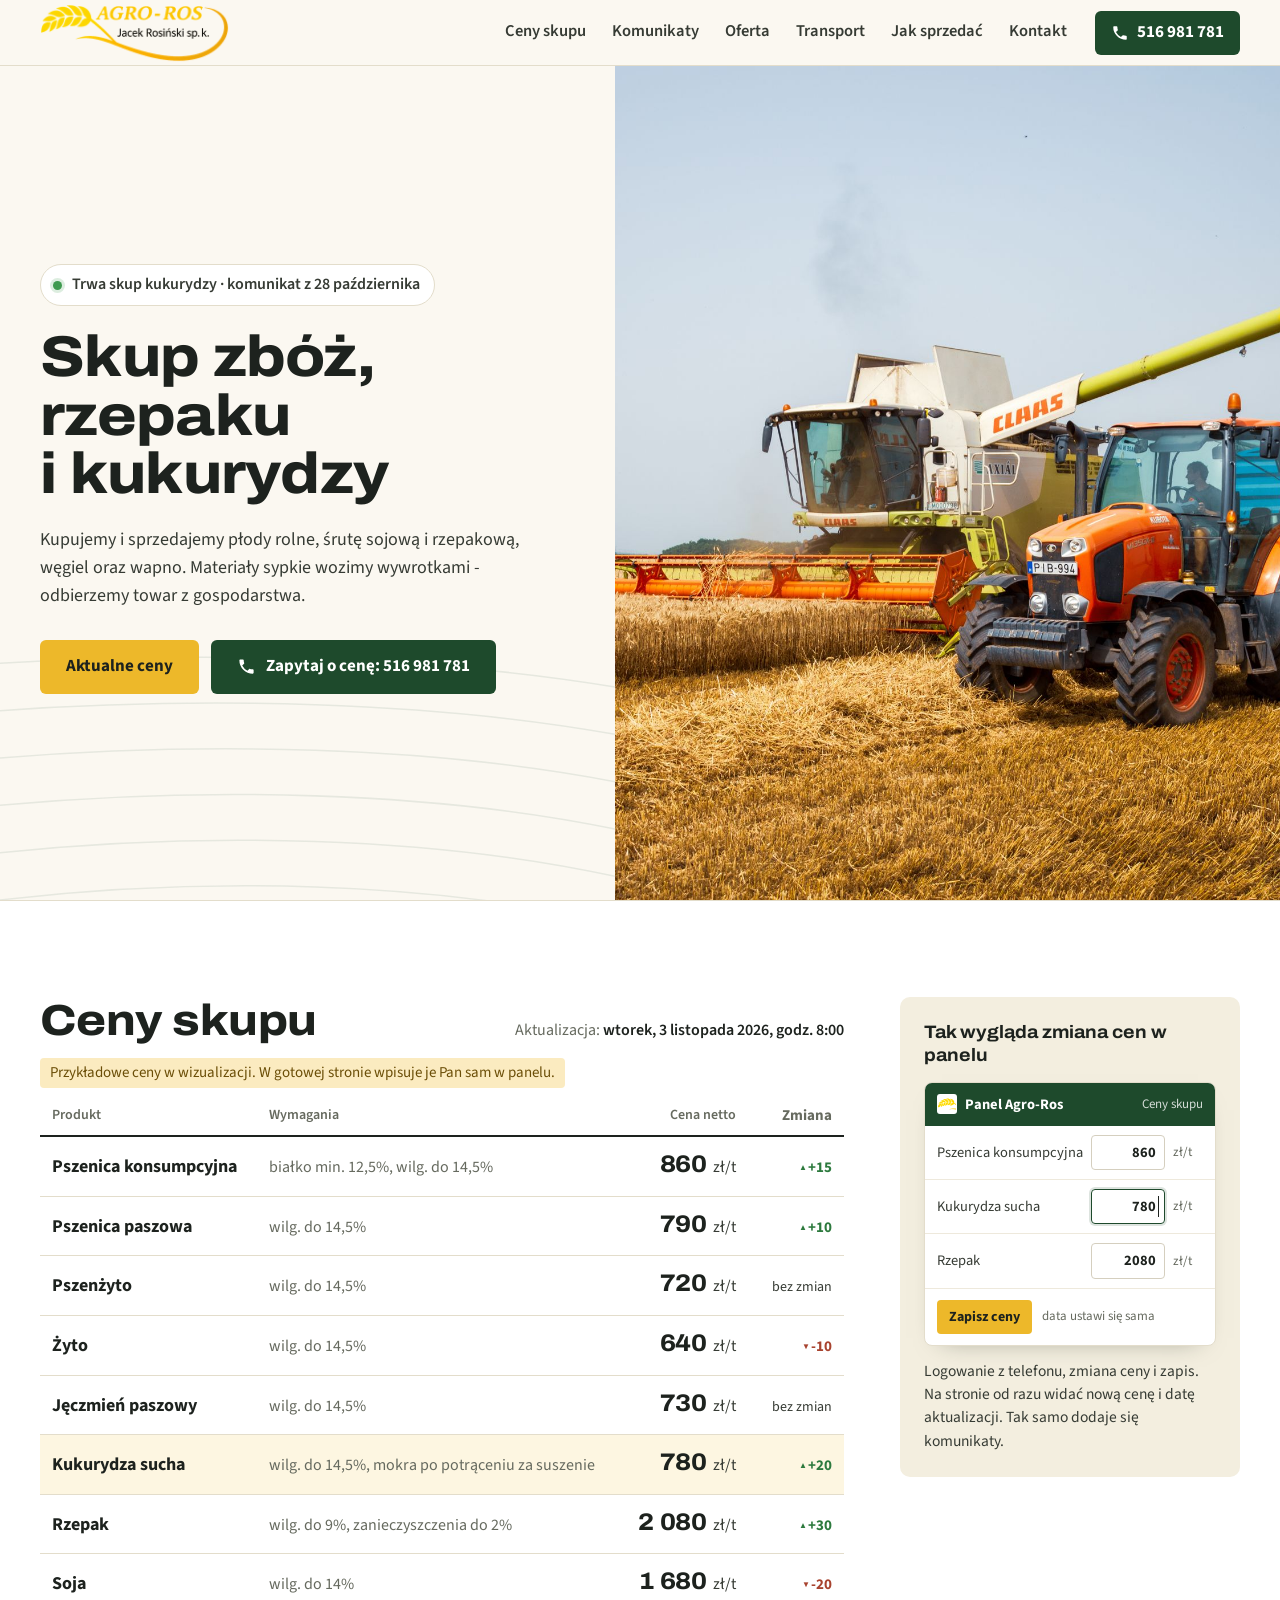
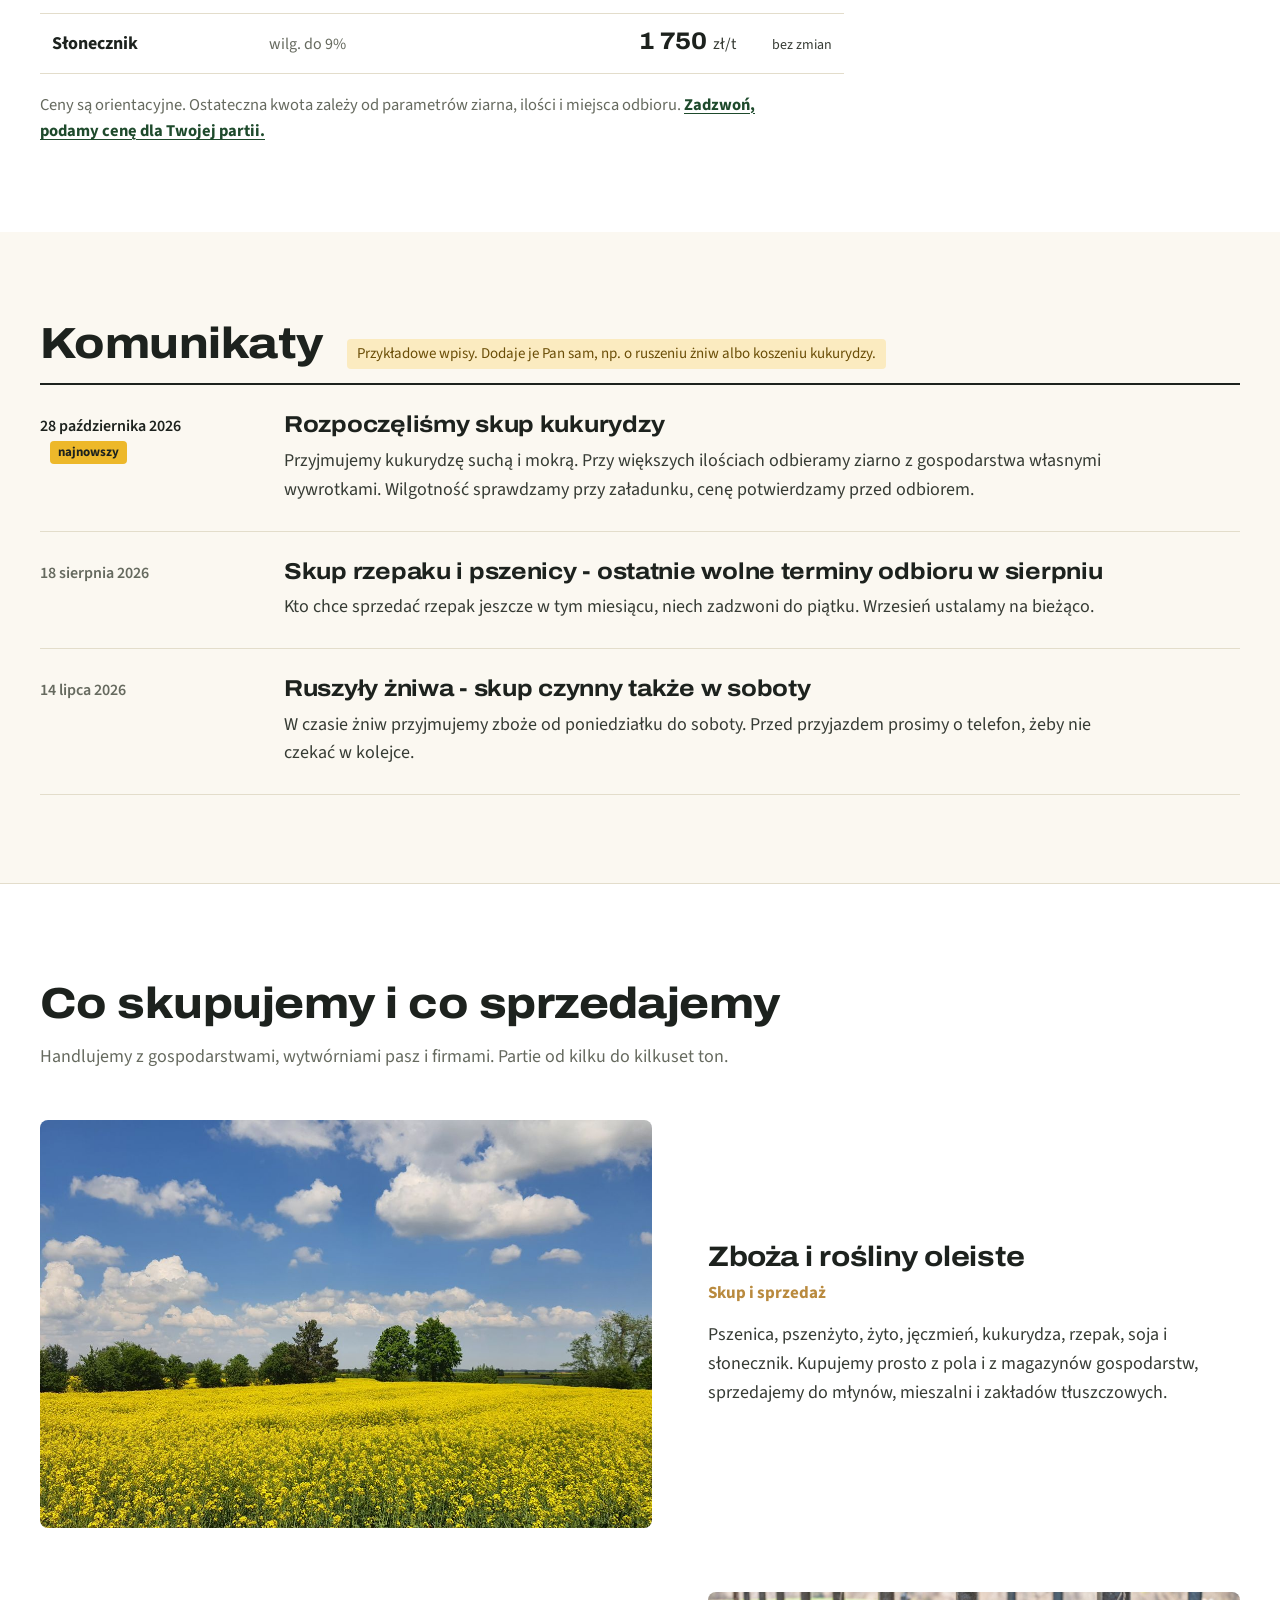
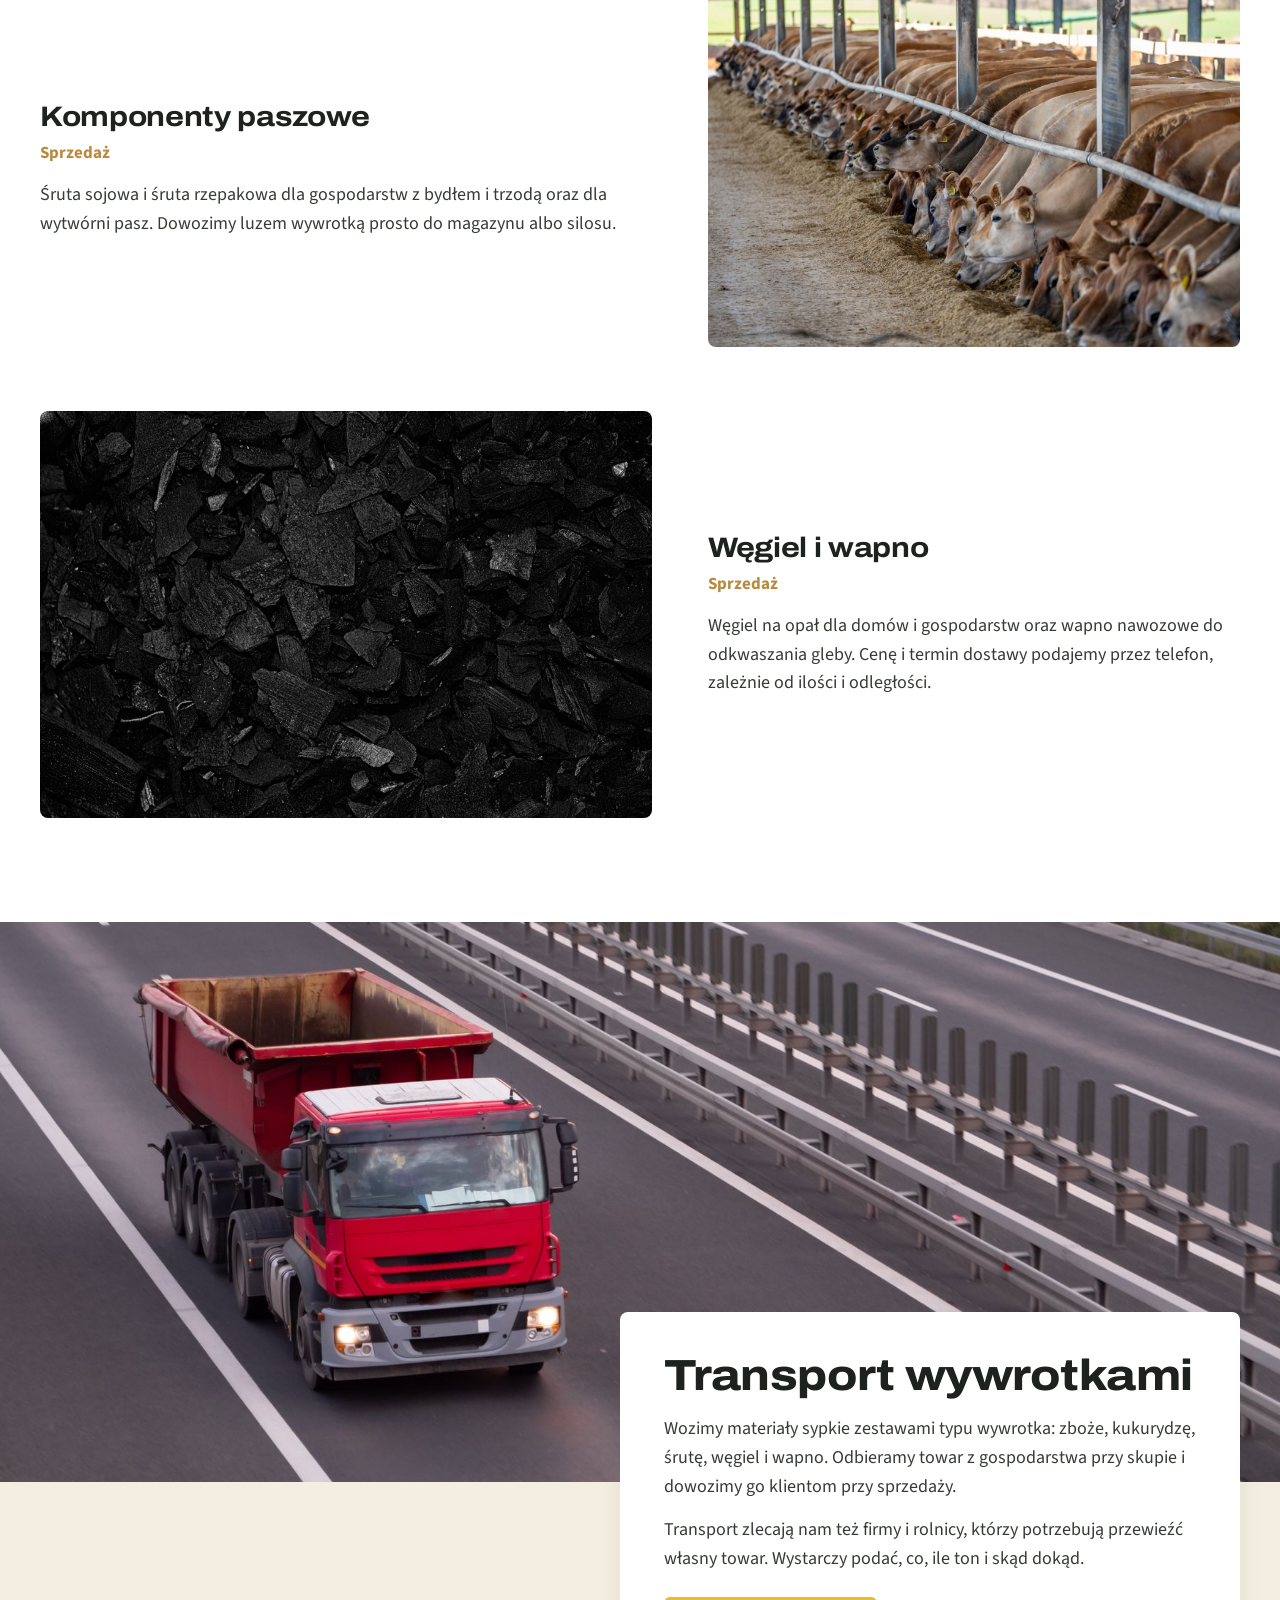
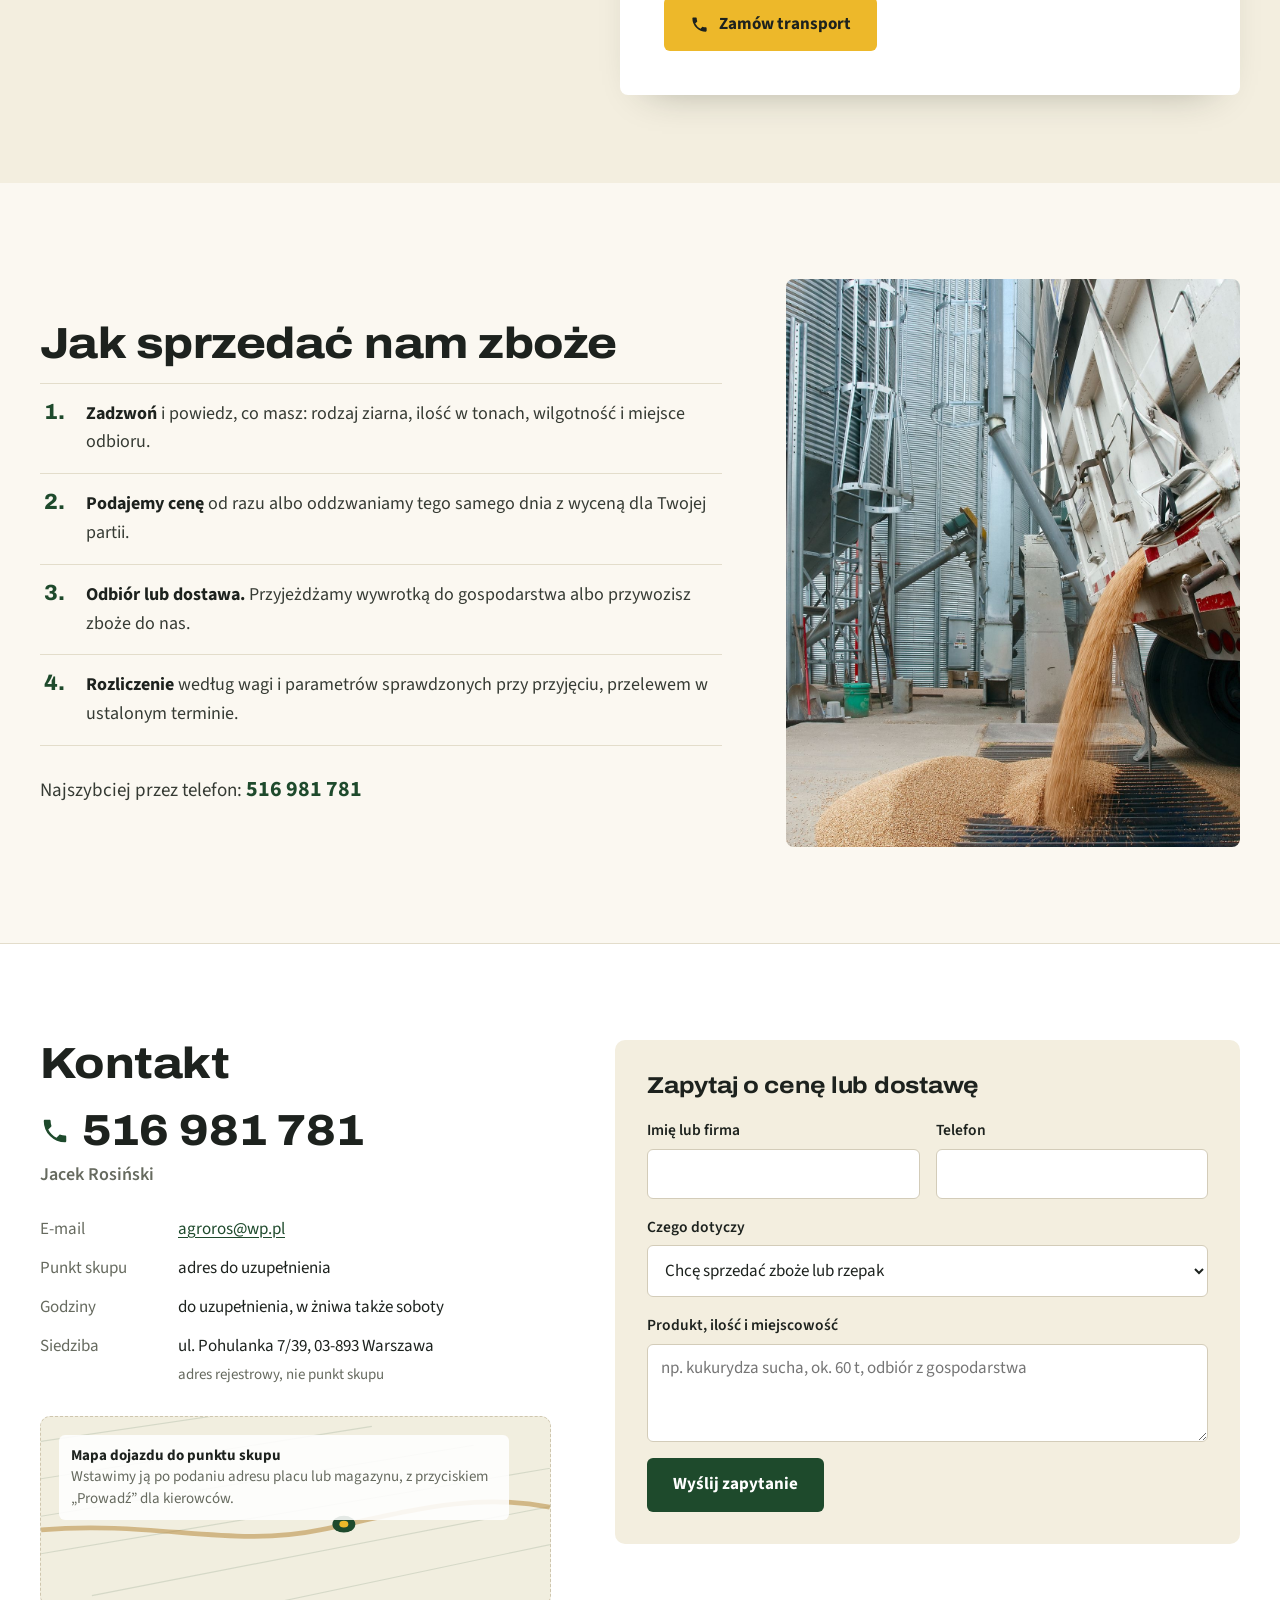
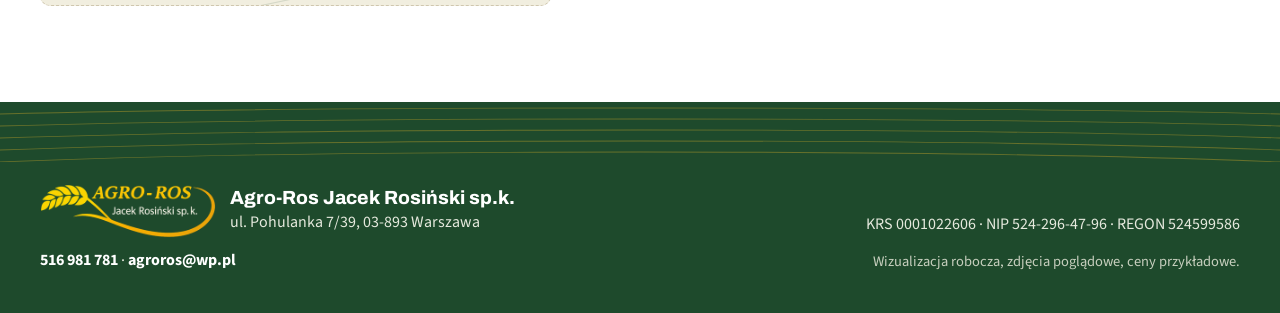
==== commit d235b0e6: "Logo klienta (z pliku od Agro-Ros) w nagłówku, stopce i favikonie" ====
--- a/index.html
+++ b/index.html
@@ -11,8 +11,8 @@
 <link rel="preconnect" href="https://fonts.gstatic.com" crossorigin>
 <link href="https://fonts.googleapis.com/css2?family=Archivo:wdth,wght@100..125,500..800&family=Source+Sans+3:wght@400;600;700&display=swap" rel="stylesheet">
 <link rel="stylesheet" href="style.css">
-<link rel="icon" href="logo/favicon.svg" type="image/svg+xml">
-<link rel="apple-touch-icon" href="logo/favicon-512.png">
+<link rel="icon" href="logo/favicon-klient-64.png" type="image/png">
+<link rel="apple-touch-icon" href="logo/favicon-klient-512.png">
 </head>
 <body>
 <!-- WIZUALIZACJA ROBOCZA dla: Agro-Ros Jacek Rosiński sp.k. (KRS 0001022606). Zdjęcia poglądowe z Pexels, ceny i komunikaty przykładowe. -->
@@ -30,8 +30,7 @@
 <header class="top" id="top">
   <div class="top-in">
     <a class="brand" href="#top" aria-label="Agro-Ros - strona główna">
-      <svg class="brand-z" aria-hidden="true"><use href="#znak"/></svg>
-      <span class="brand-t">AGRO-ROS</span>
+      <img class="brand-logo" src="logo/agroros-logo-klient.png" width="192" height="59" alt="Agro-Ros Jacek Rosiński sp.k.">
     </a>
     <nav class="nav" id="nav" aria-label="Menu">
       <a href="#ceny">Ceny skupu</a>
@@ -94,7 +93,7 @@
       <aside class="panel" aria-label="Podgląd panelu do edycji cen">
         <p class="panel-t">Tak wygląda zmiana cen w panelu</p>
         <div class="panel-box" aria-hidden="true">
-          <div class="pb-bar"><svg class="pb-z"><use href="#znak"/></svg><span>Panel Agro-Ros</span><em>Ceny skupu</em></div>
+          <div class="pb-bar"><img class="pb-z" src="logo/favicon-klient-64.png" width="20" height="20" alt=""><span>Panel Agro-Ros</span><em>Ceny skupu</em></div>
           <div class="pb-row"><span>Pszenica konsumpcyjna</span><span class="pb-in">860</span><span class="pb-u">zł/t</span></div>
           <div class="pb-row"><span>Kukurydza sucha</span><span class="pb-in pb-act">780<i></i></span><span class="pb-u">zł/t</span></div>
           <div class="pb-row"><span>Rzepak</span><span class="pb-in">2080</span><span class="pb-u">zł/t</span></div>
@@ -241,7 +240,7 @@
   <svg class="rzedy" viewBox="0 0 1440 90" preserveAspectRatio="none" aria-hidden="true"><g fill="none" stroke="currentColor" stroke-width="1.2"><path d="M0 18C360 6 1080 6 1440 18"/><path d="M0 36C360 22 1080 22 1440 36"/><path d="M0 54C360 38 1080 38 1440 54"/><path d="M0 72C360 54 1080 54 1440 72"/><path d="M0 90C360 70 1080 70 1440 90"/></g></svg>
   <div class="wrap st-in">
     <div class="st-brand">
-      <svg class="st-z" aria-hidden="true"><use href="#znak"/></svg>
+      <img class="st-logo" src="logo/agroros-logo-klient-ciemne.png" width="176" height="54" alt="Agro-Ros" loading="lazy">
       <div>
         <p class="st-n">Agro-Ros Jacek Rosiński sp.k.</p>
         <p>ul. Pohulanka 7/39, 03-893 Warszawa</p>
--- a/style.css
+++ b/style.css
@@ -31,6 +31,9 @@
 .top-in{height:100%;width:min(var(--wrap),100% - 48px);margin:0 auto;display:flex;align-items:center;gap:28px}
 .brand{display:flex;align-items:center;gap:10px;text-decoration:none;color:var(--ink);flex:none}
 .brand-z{width:38px;height:38px}
+.brand-logo{display:block;height:58px;width:auto}
+@media (max-width:420px){.brand-logo{height:48px}}
+.st-logo{display:block;height:54px;width:auto;flex:none}
 .brand-t{font:800 23px/1 var(--hf);font-stretch:116%;letter-spacing:.005em}
 .nav{display:flex;gap:26px;margin-left:auto}
 .nav a{color:var(--text);text-decoration:none;font-weight:600;font-size:16.5px;white-space:nowrap;padding:6px 0;border-bottom:2px solid transparent}
@@ -85,7 +88,7 @@
 .panel-box{background:#fff;border:1px solid var(--line);border-radius:8px;overflow:hidden;font-size:14.5px;box-shadow:0 10px 24px -18px rgba(30,40,25,.5)}
 .pb-bar{display:flex;align-items:center;gap:8px;padding:10px 12px;background:var(--green);color:#fff;font-weight:700}
 .pb-bar em{margin-left:auto;font-style:normal;font-weight:400;opacity:.8;font-size:13px}
-.pb-z{width:20px;height:20px;--z1:#F6F1E4;--z3:var(--green)}
+.pb-z{width:20px;height:20px;object-fit:contain;background:#fff;border-radius:3px;padding:1px;--z1:#F6F1E4;--z3:var(--green)}
 .pb-row{display:grid;grid-template-columns:minmax(0,1fr) 74px 30px;align-items:center;gap:8px;padding:9px 12px;border-bottom:1px solid #EEE9DC;color:var(--text)}
 .pb-in{border:1px solid #D5CFBF;border-radius:4px;padding:5px 8px;text-align:right;font-weight:700;color:var(--ink);position:relative}
 .pb-act{border-color:var(--green);box-shadow:0 0 0 2px rgba(30,74,44,.15)}
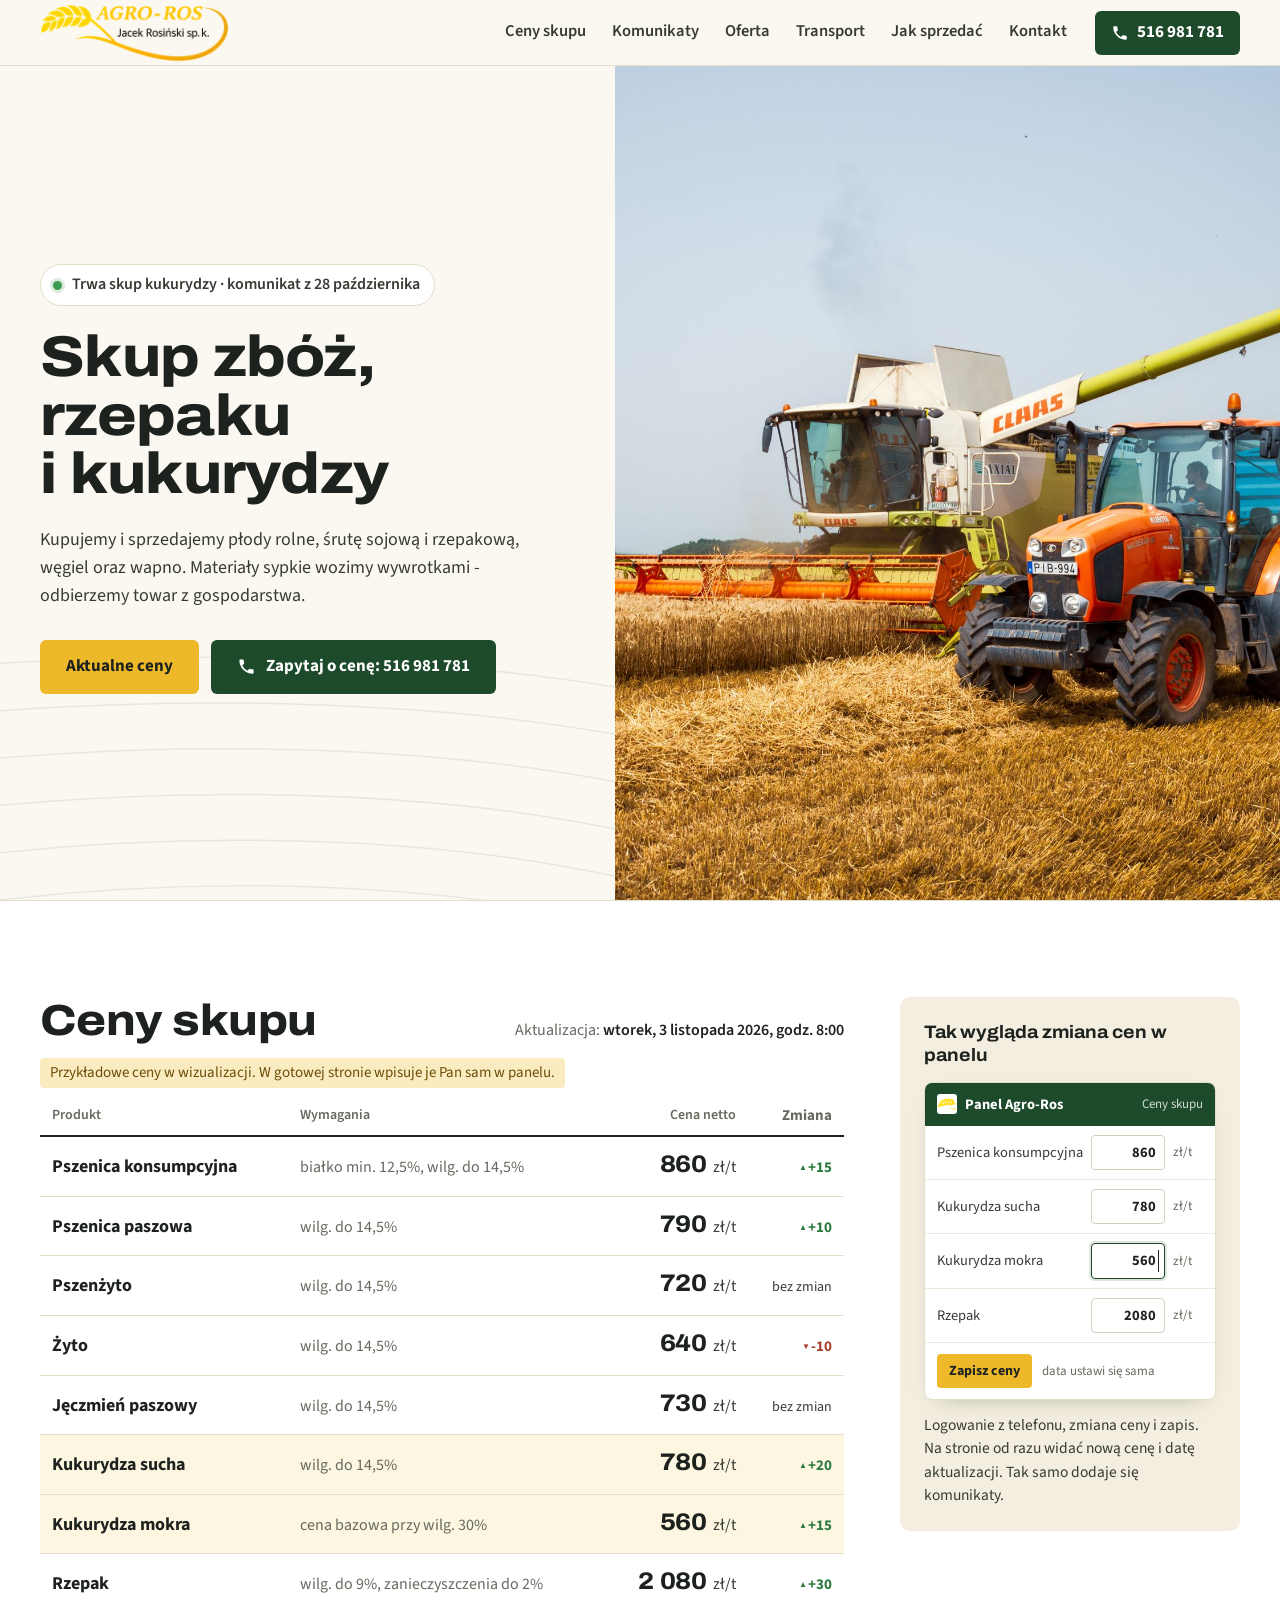
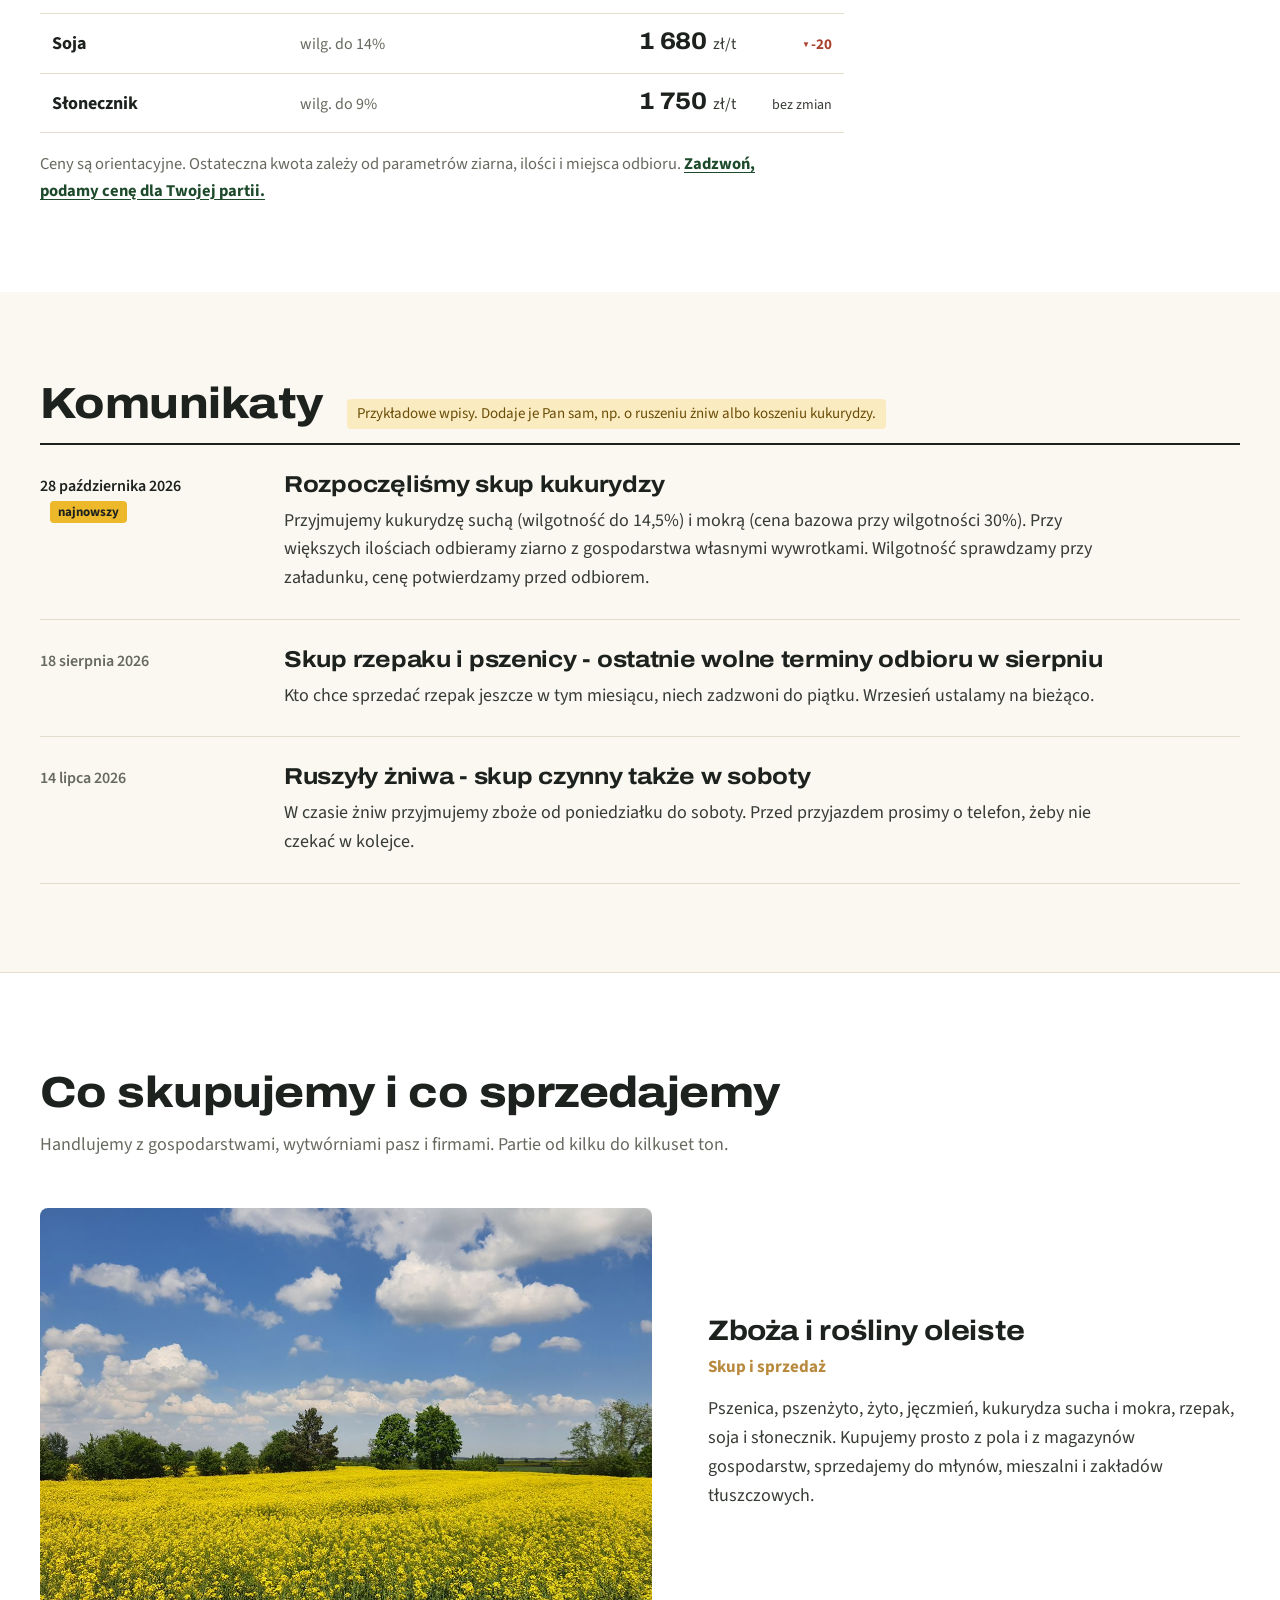
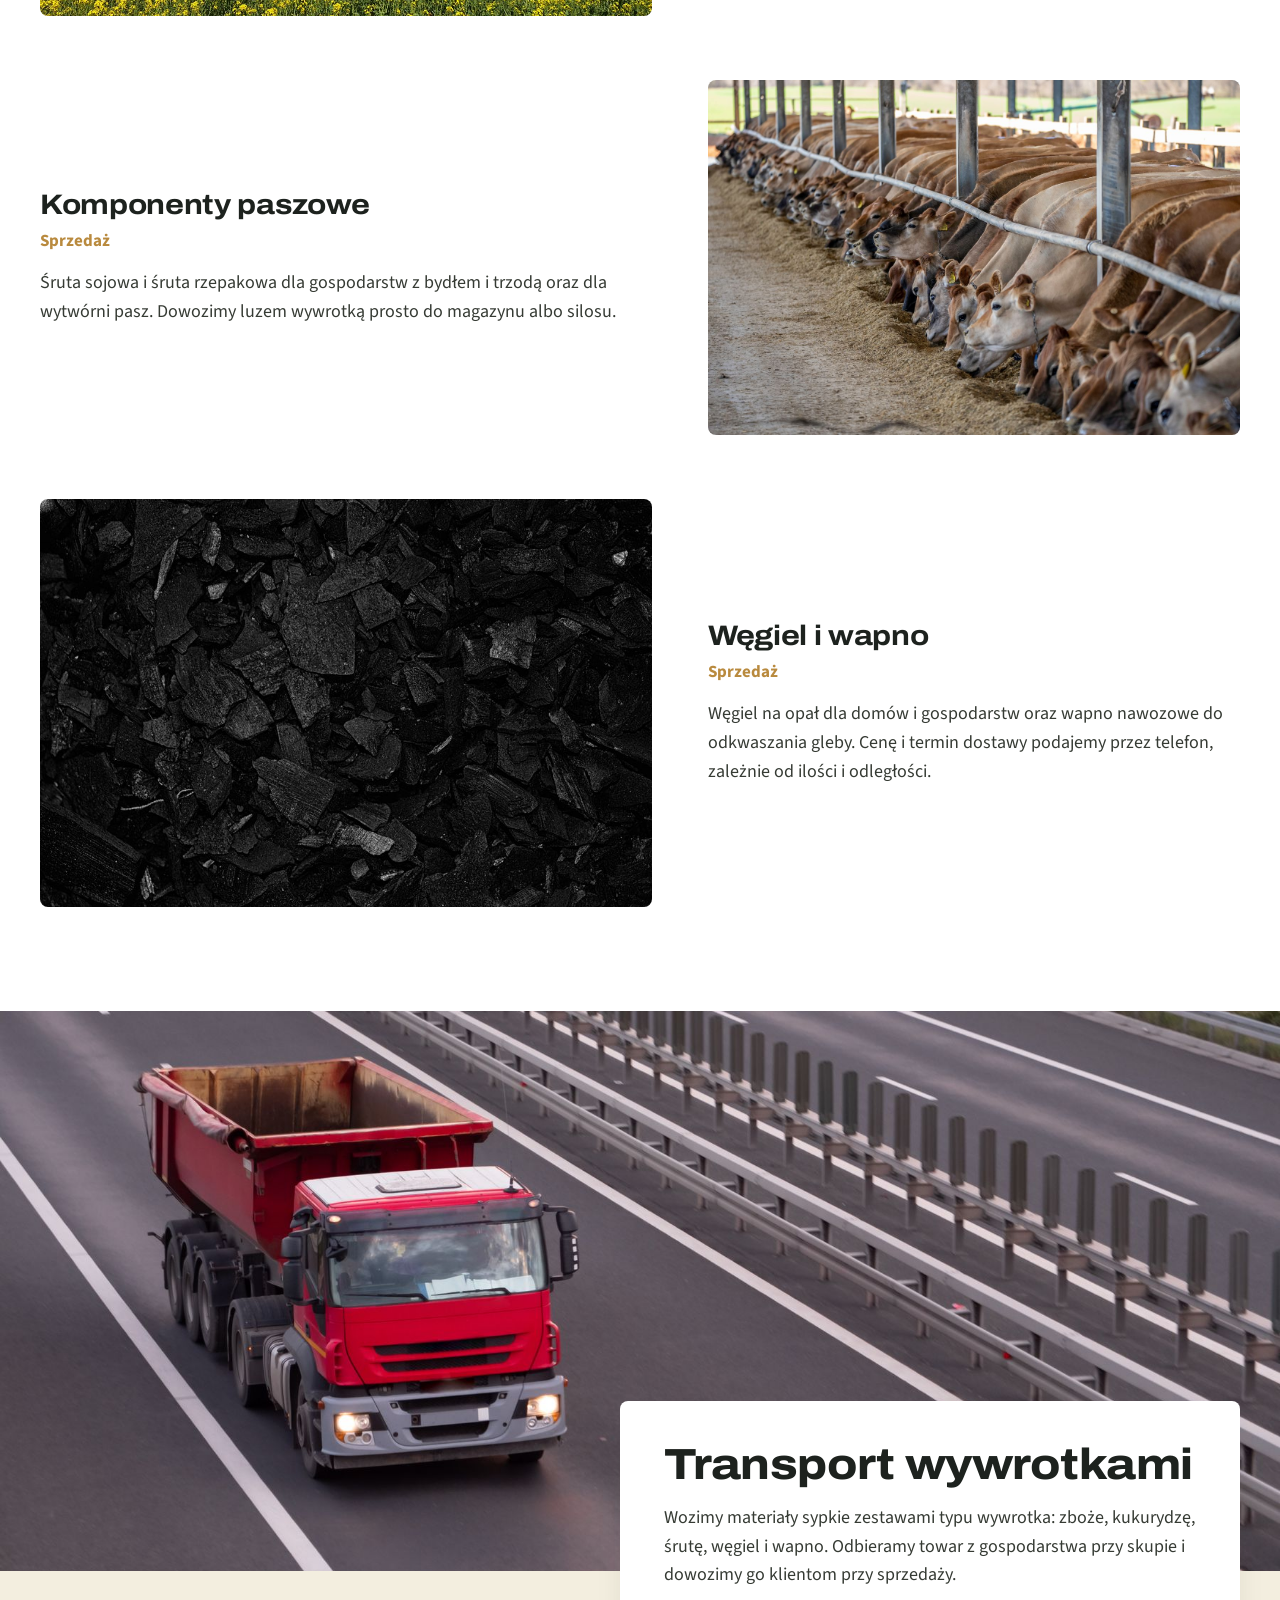
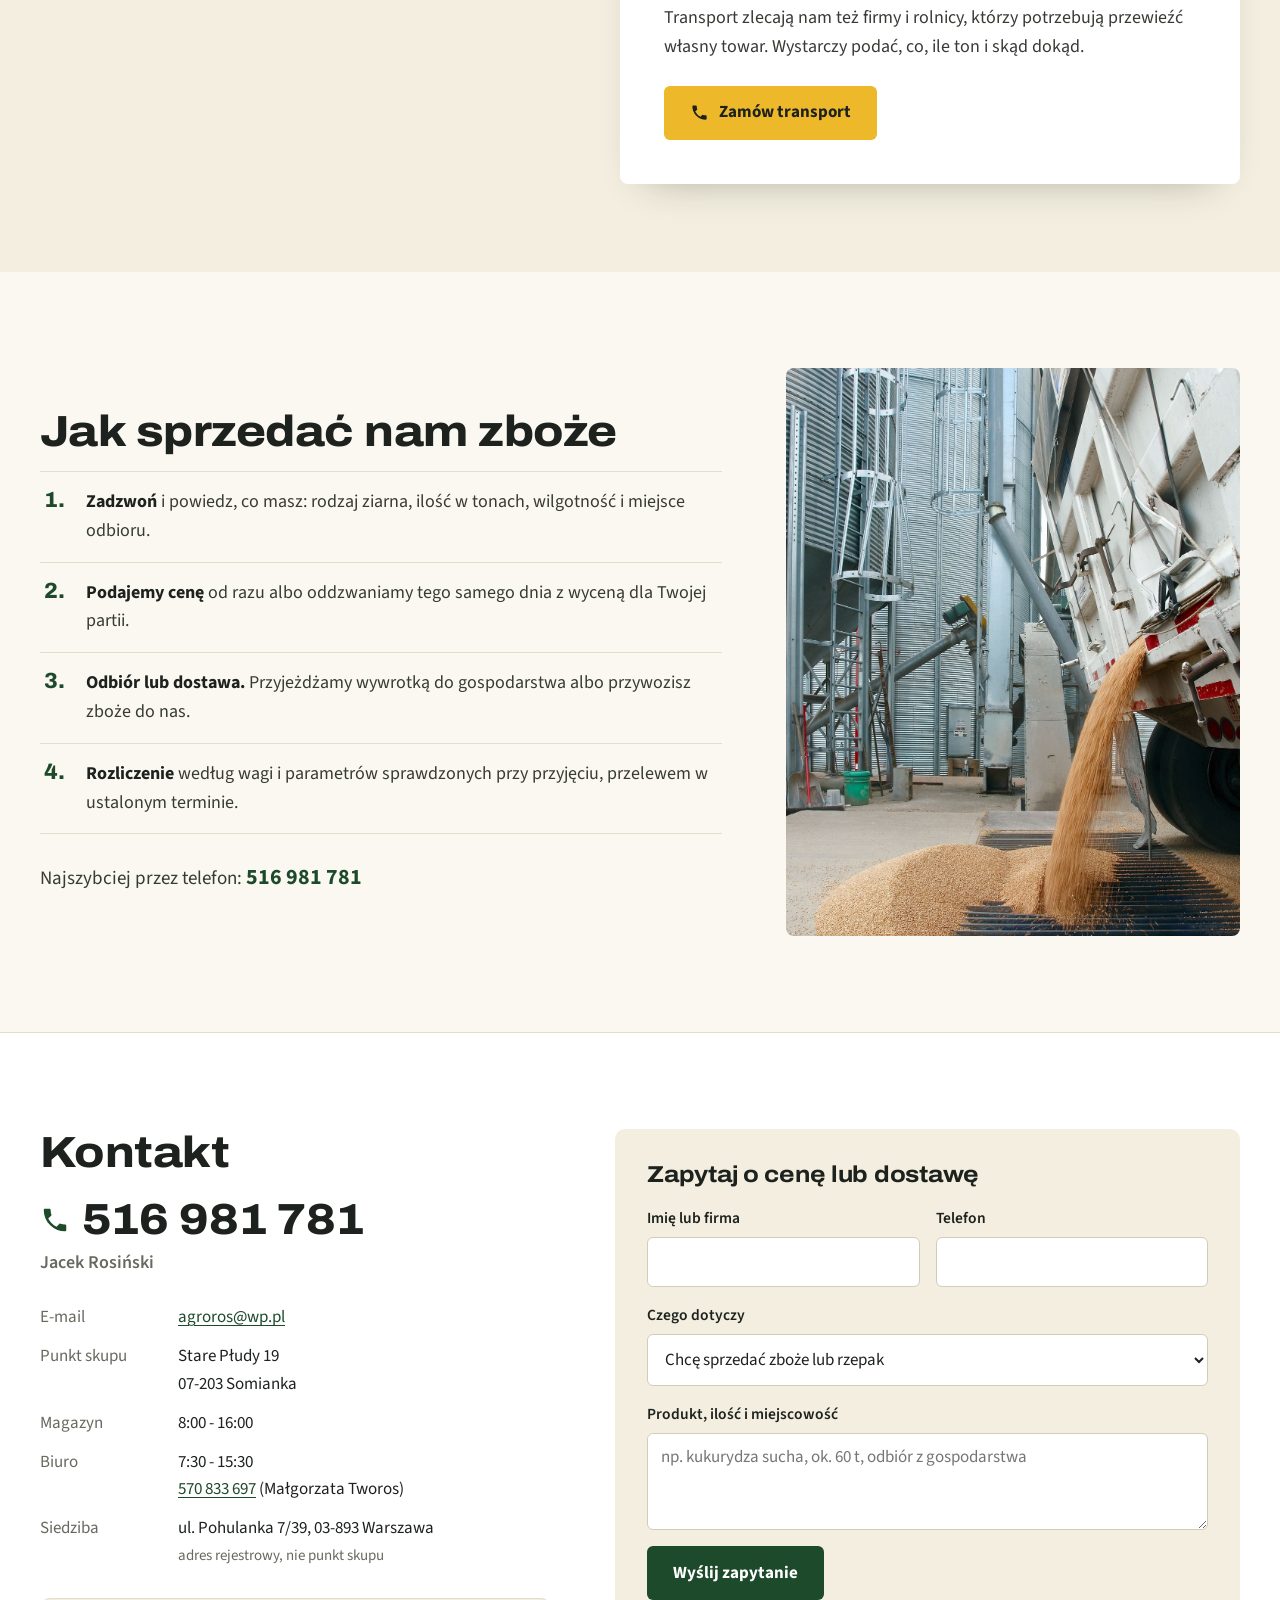
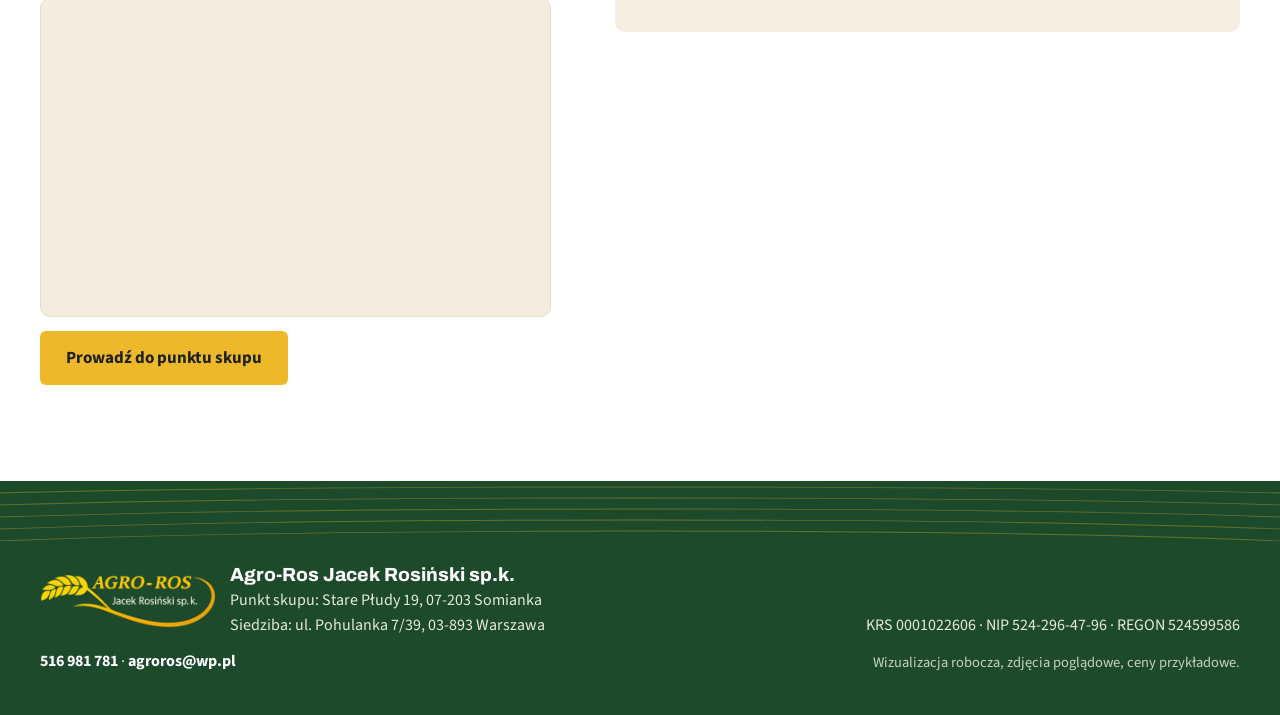
==== commit b5222413: "Kukurydza mokra w cenniku, adres punktu skupu Stare Pludy 19, godziny, mapa Google" ====
--- a/index.html
+++ b/index.html
@@ -81,7 +81,8 @@
             <tr><th scope="row">Pszenżyto</th><td>wilg. do 14,5%</td><td class="r"><b>720</b> zł/t</td><td class="r ch">bez zmian</td></tr>
             <tr><th scope="row">Żyto</th><td>wilg. do 14,5%</td><td class="r"><b>640</b> zł/t</td><td class="r ch dn">-10</td></tr>
             <tr><th scope="row">Jęczmień paszowy</th><td>wilg. do 14,5%</td><td class="r"><b>730</b> zł/t</td><td class="r ch">bez zmian</td></tr>
-            <tr class="hl"><th scope="row">Kukurydza sucha</th><td>wilg. do 14,5%, mokra po potrąceniu za suszenie</td><td class="r"><b>780</b> zł/t</td><td class="r ch up">+20</td></tr>
+            <tr class="hl"><th scope="row">Kukurydza sucha</th><td>wilg. do 14,5%</td><td class="r"><b>780</b> zł/t</td><td class="r ch up">+20</td></tr>
+            <tr class="hl"><th scope="row">Kukurydza mokra</th><td>cena bazowa przy wilg. 30%</td><td class="r"><b>560</b> zł/t</td><td class="r ch up">+15</td></tr>
             <tr><th scope="row">Rzepak</th><td>wilg. do 9%, zanieczyszczenia do 2%</td><td class="r"><b>2 080</b> zł/t</td><td class="r ch up">+30</td></tr>
             <tr><th scope="row">Soja</th><td>wilg. do 14%</td><td class="r"><b>1 680</b> zł/t</td><td class="r ch dn">-20</td></tr>
             <tr><th scope="row">Słonecznik</th><td>wilg. do 9%</td><td class="r"><b>1 750</b> zł/t</td><td class="r ch">bez zmian</td></tr>
@@ -95,7 +96,8 @@
         <div class="panel-box" aria-hidden="true">
           <div class="pb-bar"><img class="pb-z" src="logo/favicon-klient-64.png" width="20" height="20" alt=""><span>Panel Agro-Ros</span><em>Ceny skupu</em></div>
           <div class="pb-row"><span>Pszenica konsumpcyjna</span><span class="pb-in">860</span><span class="pb-u">zł/t</span></div>
-          <div class="pb-row"><span>Kukurydza sucha</span><span class="pb-in pb-act">780<i></i></span><span class="pb-u">zł/t</span></div>
+          <div class="pb-row"><span>Kukurydza sucha</span><span class="pb-in">780</span><span class="pb-u">zł/t</span></div>
+          <div class="pb-row"><span>Kukurydza mokra</span><span class="pb-in pb-act">560<i></i></span><span class="pb-u">zł/t</span></div>
           <div class="pb-row"><span>Rzepak</span><span class="pb-in">2080</span><span class="pb-u">zł/t</span></div>
           <div class="pb-foot"><span class="pb-btn">Zapisz ceny</span><span>data ustawi się sama</span></div>
         </div>
@@ -115,7 +117,7 @@
           <time datetime="2026-10-28">28 października 2026</time>
           <div>
             <h3>Rozpoczęliśmy skup kukurydzy</h3>
-            <p>Przyjmujemy kukurydzę suchą i mokrą. Przy większych ilościach odbieramy ziarno z gospodarstwa własnymi wywrotkami. Wilgotność sprawdzamy przy załadunku, cenę potwierdzamy przed odbiorem.</p>
+            <p>Przyjmujemy kukurydzę suchą (wilgotność do 14,5%) i mokrą (cena bazowa przy wilgotności 30%). Przy większych ilościach odbieramy ziarno z gospodarstwa własnymi wywrotkami. Wilgotność sprawdzamy przy załadunku, cenę potwierdzamy przed odbiorem.</p>
           </div>
         </li>
         <li>
@@ -146,7 +148,7 @@
         <div class="of-t">
           <h3>Zboża i rośliny oleiste</h3>
           <p class="of-k">Skup i sprzedaż</p>
-          <p>Pszenica, pszenżyto, żyto, jęczmień, kukurydza, rzepak, soja i słonecznik. Kupujemy prosto z pola i z magazynów gospodarstw, sprzedajemy do młynów, mieszalni i zakładów tłuszczowych.</p>
+          <p>Pszenica, pszenżyto, żyto, jęczmień, kukurydza sucha i mokra, rzepak, soja i słonecznik. Kupujemy prosto z pola i z magazynów gospodarstw, sprzedajemy do młynów, mieszalni i zakładów tłuszczowych.</p>
         </div>
       </article>
 
@@ -206,13 +208,15 @@
         <p class="k-os">Jacek Rosiński</p>
         <dl class="k-dl">
           <dt>E-mail</dt><dd><a href="mailto:agroros@wp.pl">agroros@wp.pl</a></dd>
-          <dt>Punkt skupu</dt><dd>adres do uzupełnienia</dd>
-          <dt>Godziny</dt><dd>do uzupełnienia, w żniwa także soboty</dd>
+          <dt>Punkt skupu</dt><dd>Stare Płudy 19<br>07-203 Somianka</dd>
+          <dt>Magazyn</dt><dd>8:00 - 16:00</dd>
+          <dt>Biuro</dt><dd>7:30 - 15:30<br><a href="tel:+48570833697">570 833 697</a> (Małgorzata Tworos)</dd>
           <dt>Siedziba</dt><dd>ul. Pohulanka 7/39, 03-893 Warszawa<br><span class="k-pl">adres rejestrowy, nie punkt skupu</span></dd>
         </dl>
-        <div class="k-mapa" role="img" aria-label="Miejsce na mapę dojazdu">
-          <p><b>Mapa dojazdu do punktu skupu</b>Wstawimy ją po podaniu adresu placu lub magazynu, z przyciskiem „Prowadź” dla kierowców.</p>
-        </div>
+        <div class="k-mapa">
+          <iframe src="https://www.google.com/maps?q=52.5708968,21.2652098&amp;z=15&amp;hl=pl&amp;output=embed" title="Mapa dojazdu: punkt skupu Agro-Ros, Stare Płudy 19, 07-203 Somianka" loading="lazy" referrerpolicy="no-referrer-when-downgrade" allowfullscreen></iframe>
+        </div>
+        <a class="btn btn-y k-prowadz" href="https://www.google.com/maps/dir/?api=1&amp;destination=52.5708968,21.2652098" target="_blank" rel="noopener">Prowadź do punktu skupu</a>
       </div>
       <form class="k-form" id="form" novalidate>
         <h3>Zapytaj o cenę lub dostawę</h3>
@@ -223,6 +227,7 @@
         <label>Czego dotyczy
           <select name="s">
             <option>Chcę sprzedać zboże lub rzepak</option>
+            <option>Chcę sprzedać kukurydzę suchą lub mokrą</option>
             <option>Chcę kupić śrutę sojową lub rzepakową</option>
             <option>Węgiel lub wapno</option>
             <option>Transport wywrotką</option>
@@ -243,7 +248,8 @@
       <img class="st-logo" src="logo/agroros-logo-klient-ciemne.png" width="176" height="54" alt="Agro-Ros" loading="lazy">
       <div>
         <p class="st-n">Agro-Ros Jacek Rosiński sp.k.</p>
-        <p>ul. Pohulanka 7/39, 03-893 Warszawa</p>
+        <p>Punkt skupu: Stare Płudy 19, 07-203 Somianka</p>
+        <p>Siedziba: ul. Pohulanka 7/39, 03-893 Warszawa</p>
       </div>
     </div>
     <p class="st-ids">KRS 0001022606 · NIP 524-296-47-96 · REGON 524599586</p>
--- a/style.css
+++ b/style.css
@@ -159,6 +159,9 @@
   background:#F1EEDF url("data:image/svg+xml,%3Csvg xmlns='http://www.w3.org/2000/svg' viewBox='0 0 400 200' preserveAspectRatio='none'%3E%3Cg fill='none' stroke='%231E4A2C' stroke-opacity='.13' stroke-width='1.2'%3E%3Cpath d='M-20 30L180 -10M-20 70L260 10M-20 110L340 30M-20 150L420 50M40 190L420 90M140 210L420 130'/%3E%3Cpath d='M0 120C90 110 150 140 220 120S340 80 400 96' stroke='%23B98A3E' stroke-opacity='.55' stroke-width='5'/%3E%3C/g%3E%3Ccircle cx='238' cy='114' r='9' fill='%231E4A2C'/%3E%3Ccircle cx='238' cy='114' r='3.5' fill='%23EDB82A'/%3E%3C/svg%3E") center/cover no-repeat}
 .k-mapa p{margin:0;font-size:15px;line-height:1.45;color:var(--muted);background:rgba(255,255,255,.88);padding:10px 12px;border-radius:6px;max-width:30em}
 .k-mapa b{display:block;color:var(--ink)}
+.k-mapa{padding:0;border:1px solid var(--line);background:#F1EEDF;overflow:hidden;min-height:0;aspect-ratio:16/10}
+.k-mapa iframe{display:block;width:100%;height:100%;border:0}
+.k-prowadz{margin-top:14px}
 .k-form{background:var(--bg2);border-radius:10px;padding:32px;display:grid;gap:16px}
 .k-form h3{margin-bottom:2px}
 .f2{display:grid;grid-template-columns:minmax(0,1fr) minmax(0,1fr);gap:16px}
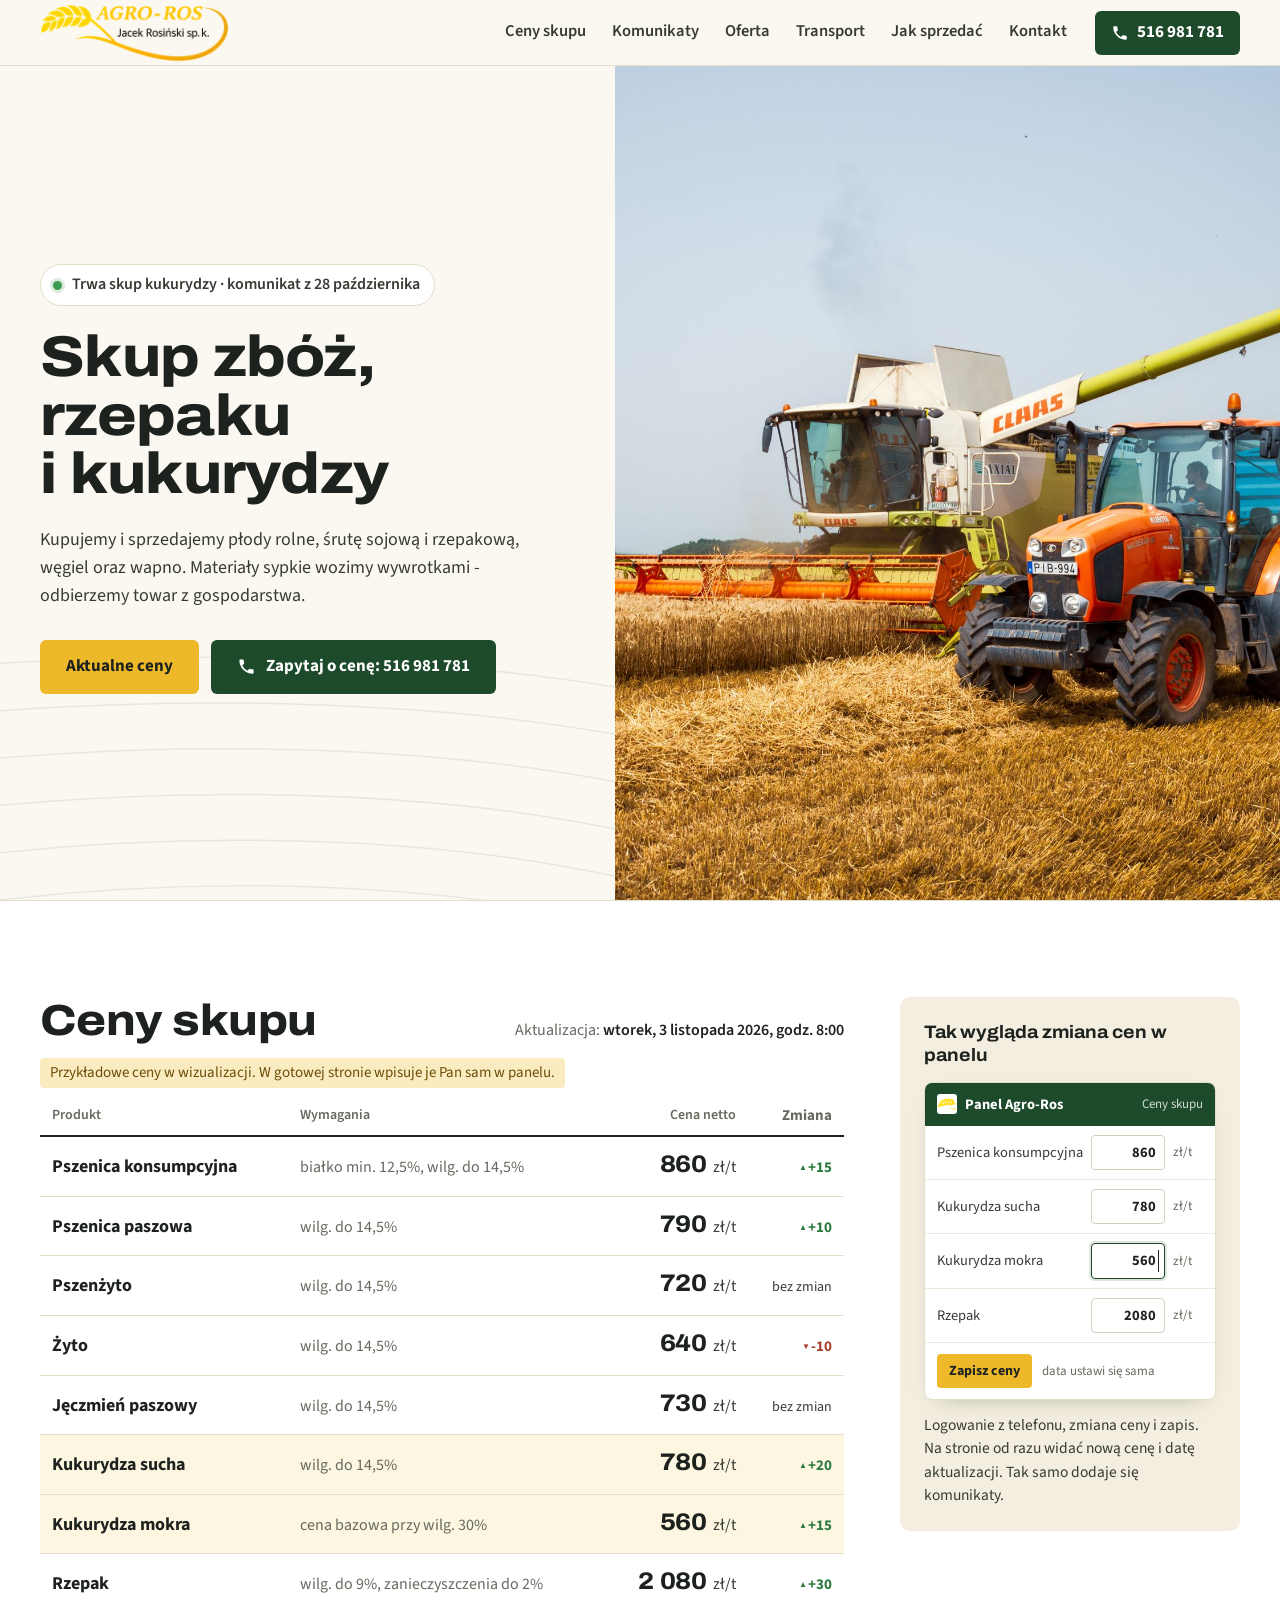
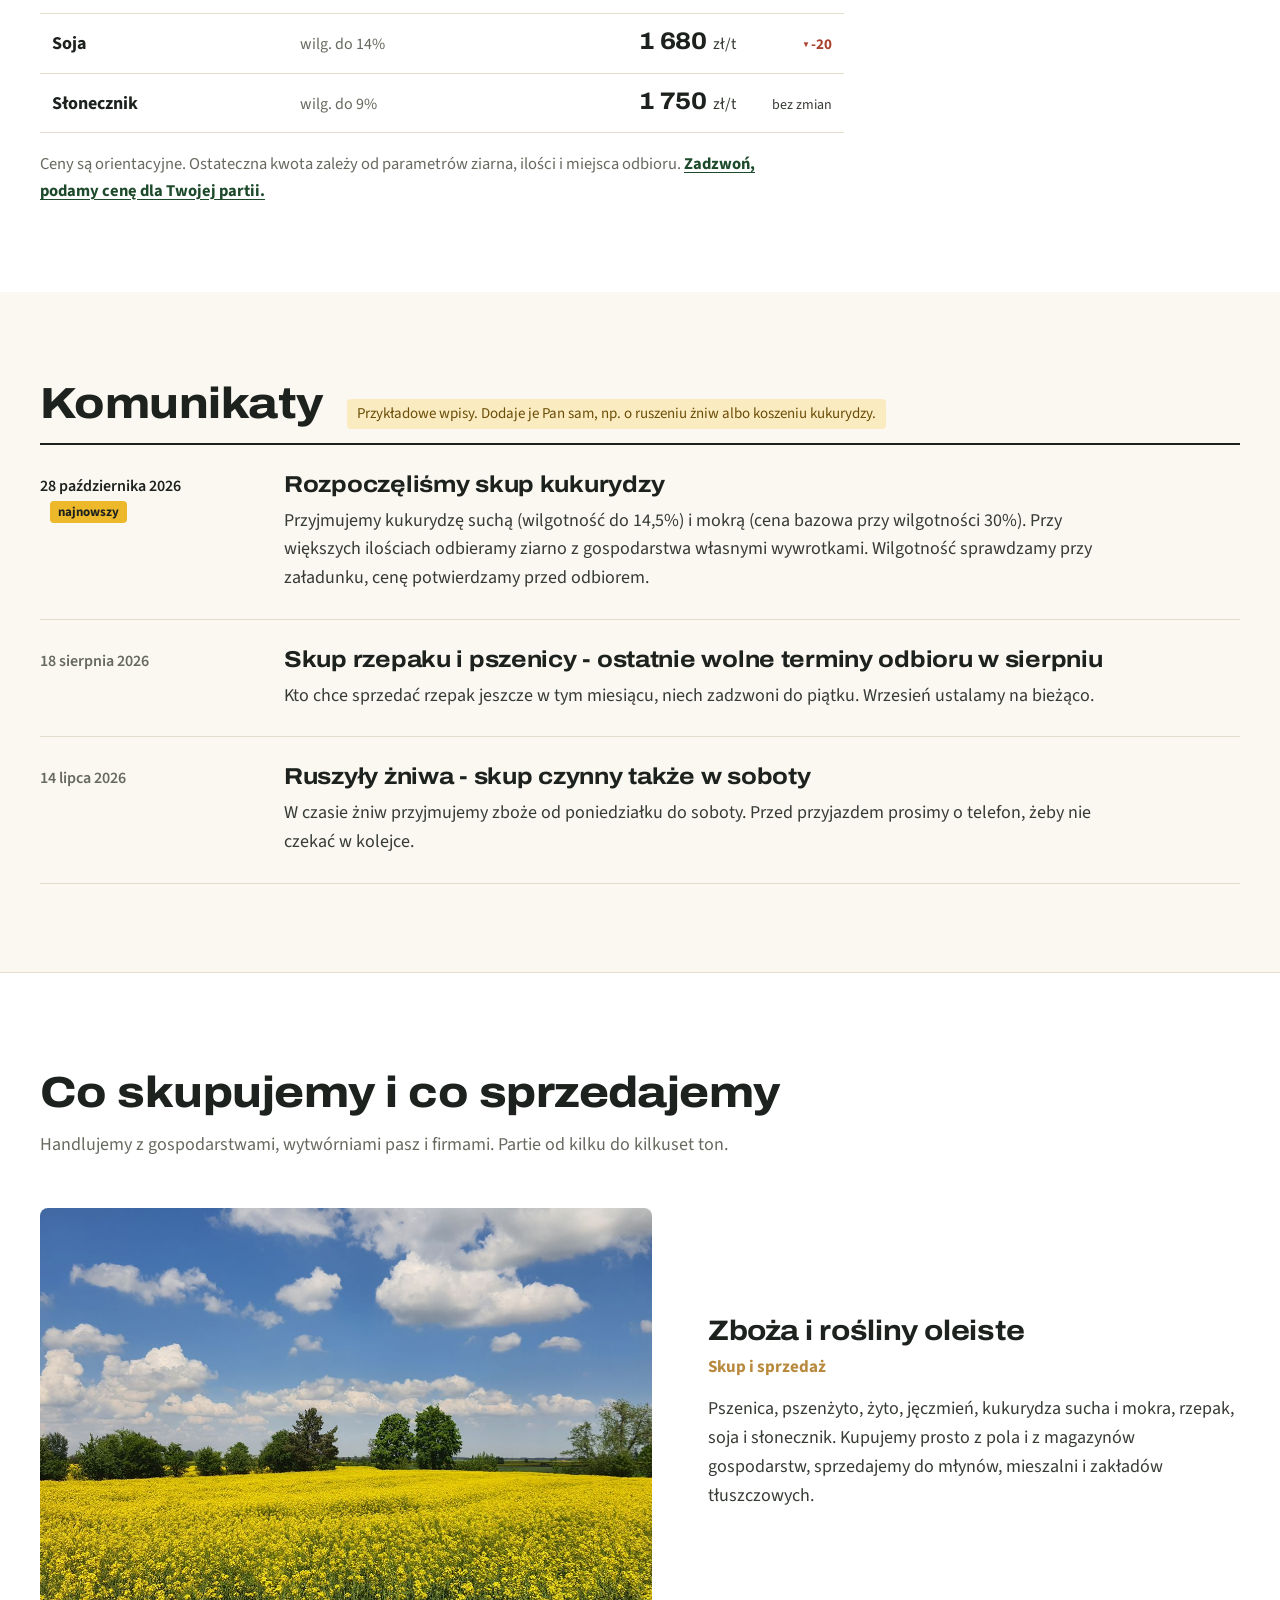
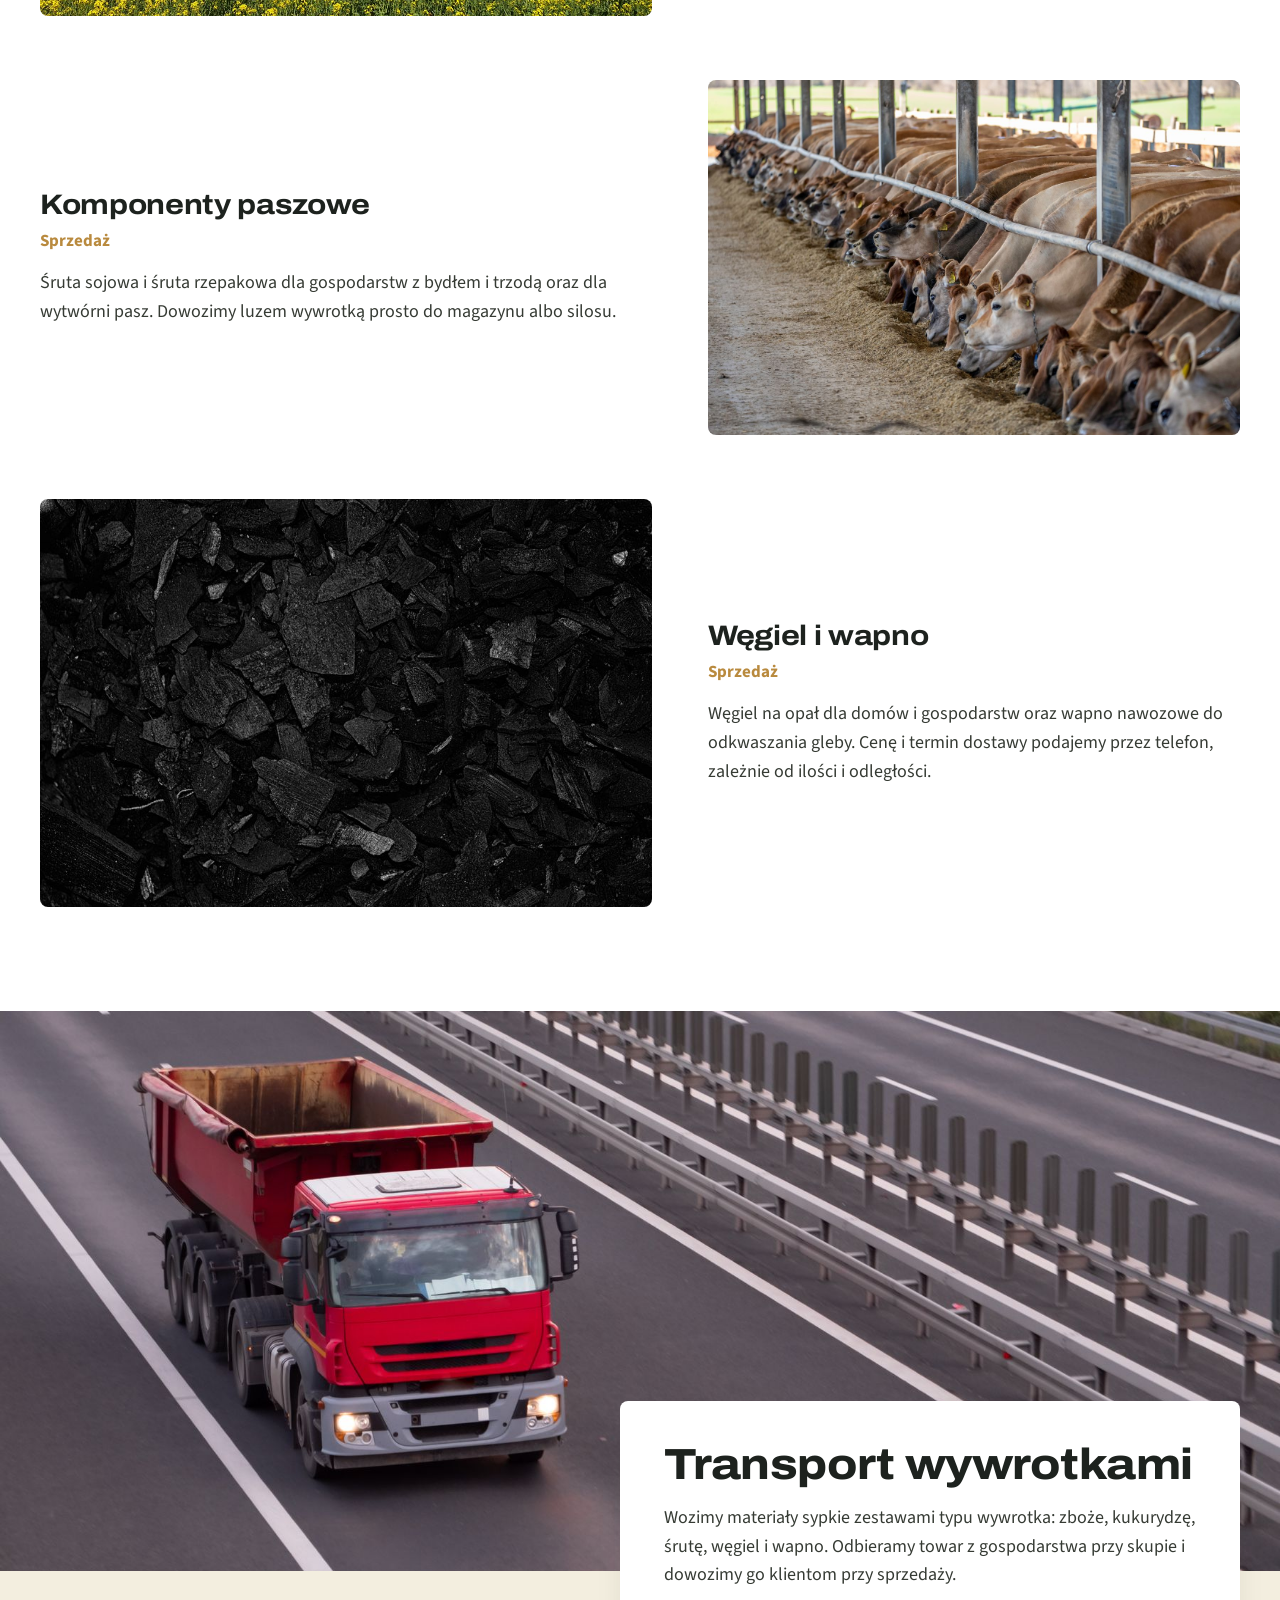
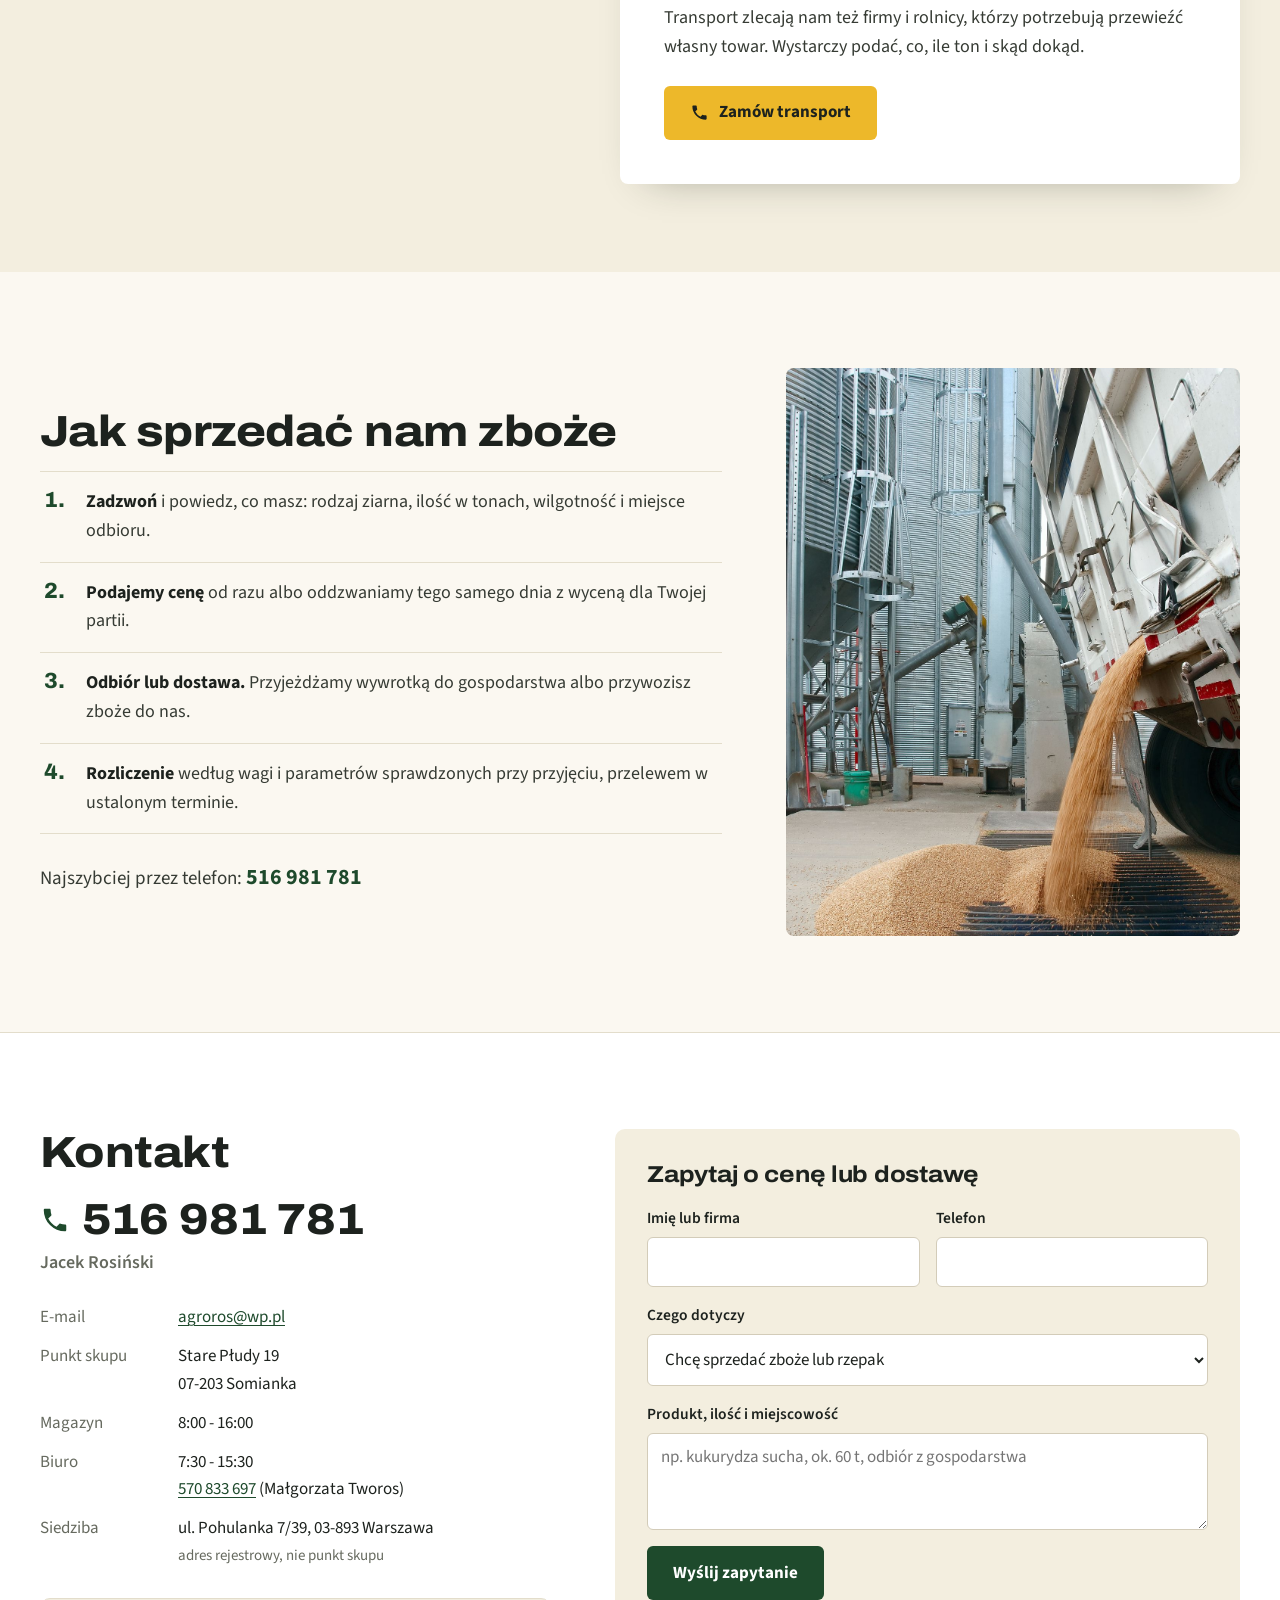
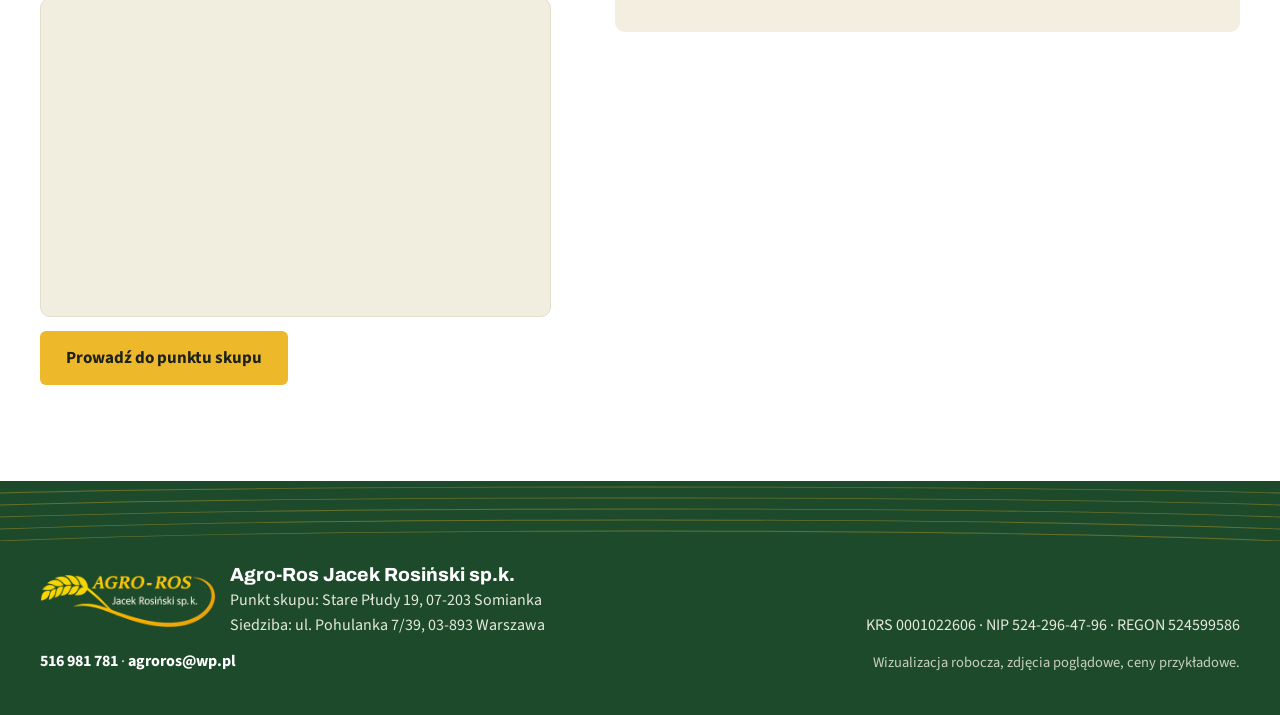
==== commit ba0dbb6d: "Mapa: szersze ujecie" ====
--- a/index.html
+++ b/index.html
@@ -214,7 +214,7 @@
           <dt>Siedziba</dt><dd>ul. Pohulanka 7/39, 03-893 Warszawa<br><span class="k-pl">adres rejestrowy, nie punkt skupu</span></dd>
         </dl>
         <div class="k-mapa">
-          <iframe src="https://www.google.com/maps?q=52.5708968,21.2652098&amp;z=15&amp;hl=pl&amp;output=embed" title="Mapa dojazdu: punkt skupu Agro-Ros, Stare Płudy 19, 07-203 Somianka" loading="lazy" referrerpolicy="no-referrer-when-downgrade" allowfullscreen></iframe>
+          <iframe src="https://www.google.com/maps?q=52.5708968,21.2652098&amp;z=13&amp;hl=pl&amp;output=embed" title="Mapa dojazdu: punkt skupu Agro-Ros, Stare Płudy 19, 07-203 Somianka" loading="lazy" referrerpolicy="no-referrer-when-downgrade" allowfullscreen></iframe>
         </div>
         <a class="btn btn-y k-prowadz" href="https://www.google.com/maps/dir/?api=1&amp;destination=52.5708968,21.2652098" target="_blank" rel="noopener">Prowadź do punktu skupu</a>
       </div>
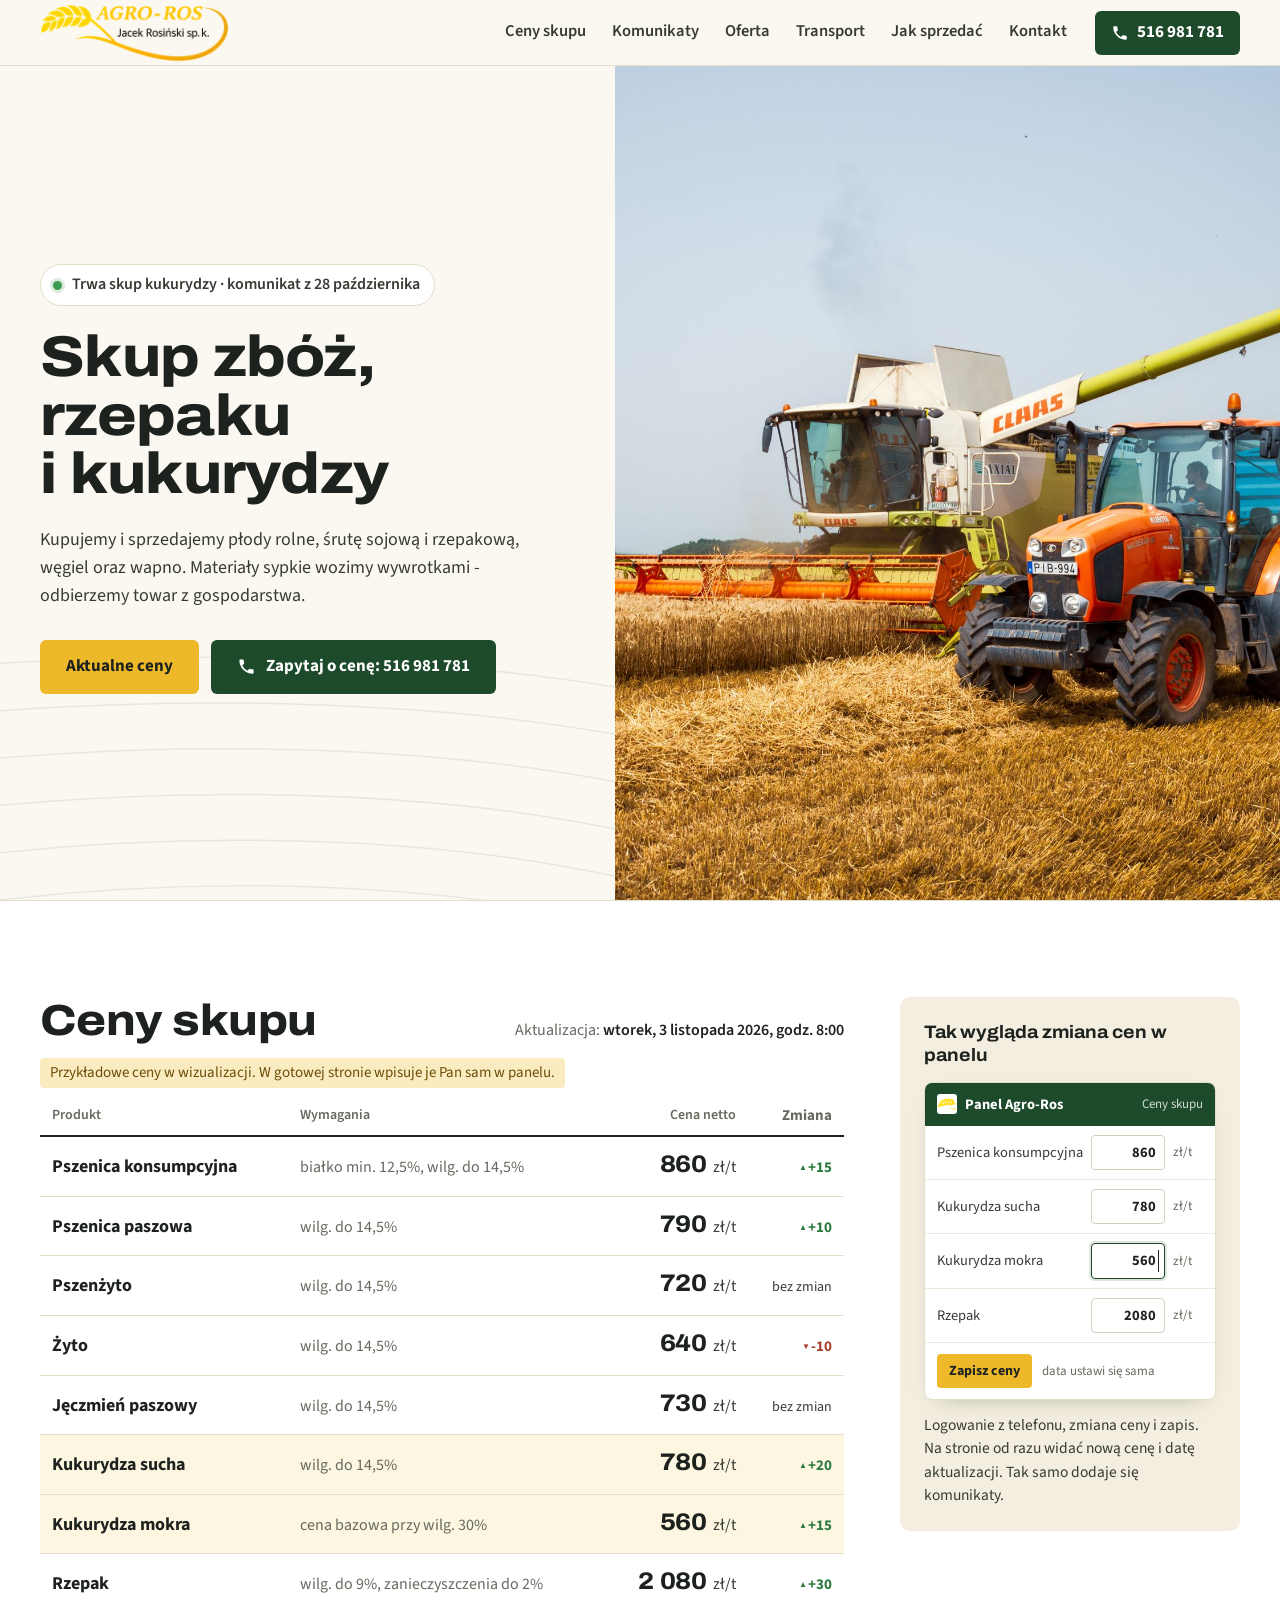
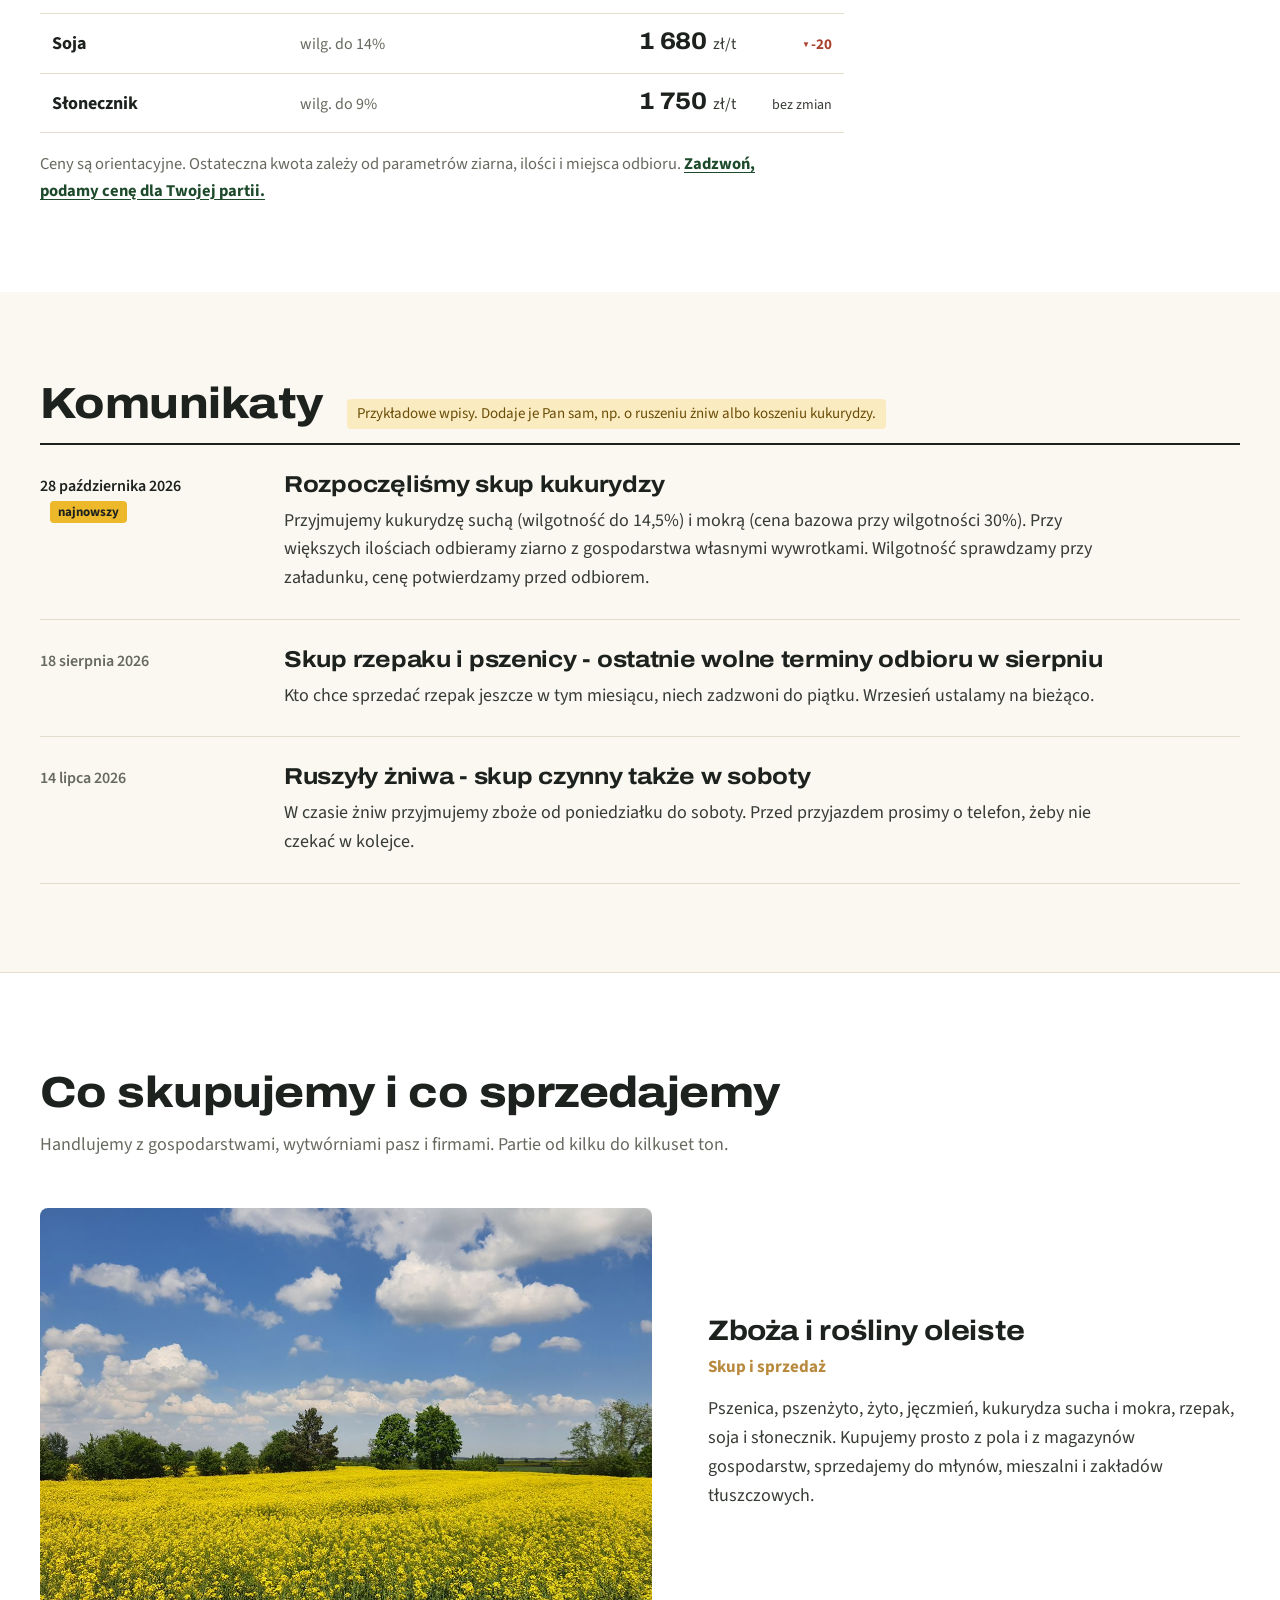
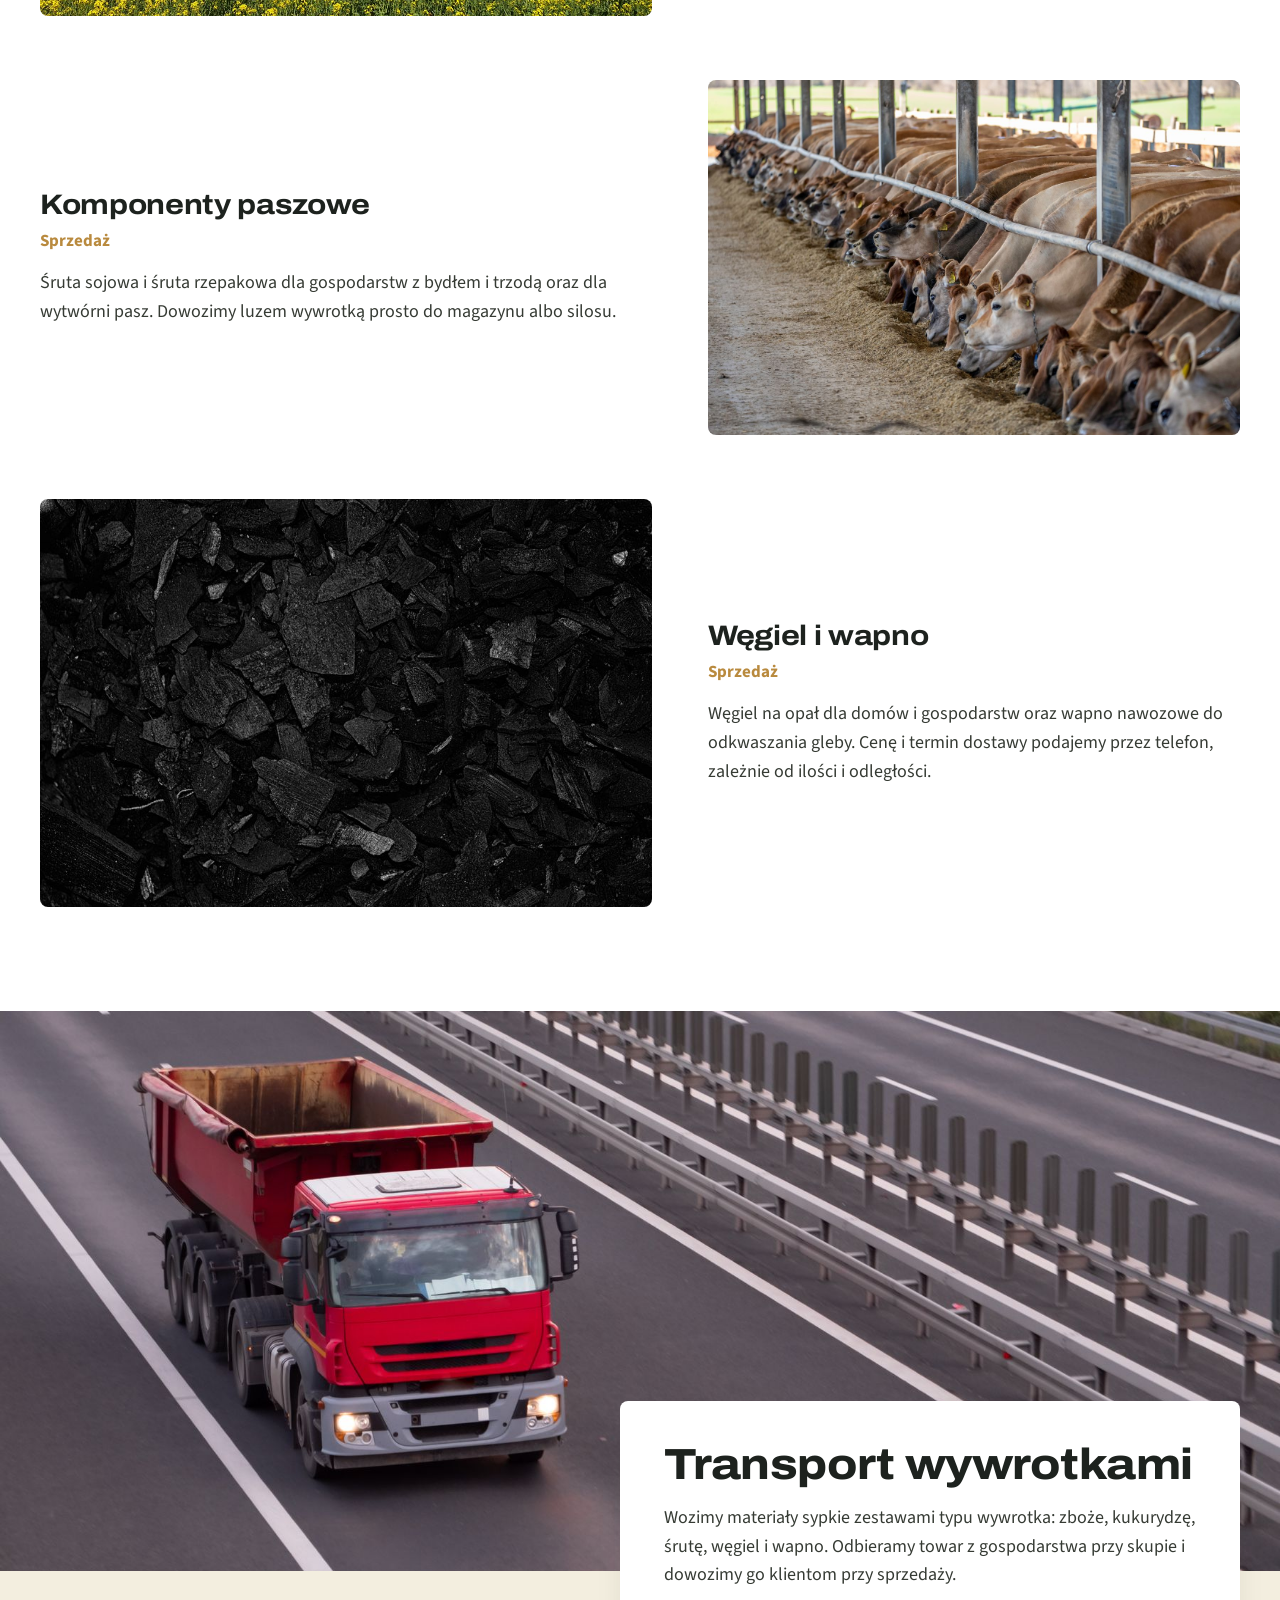
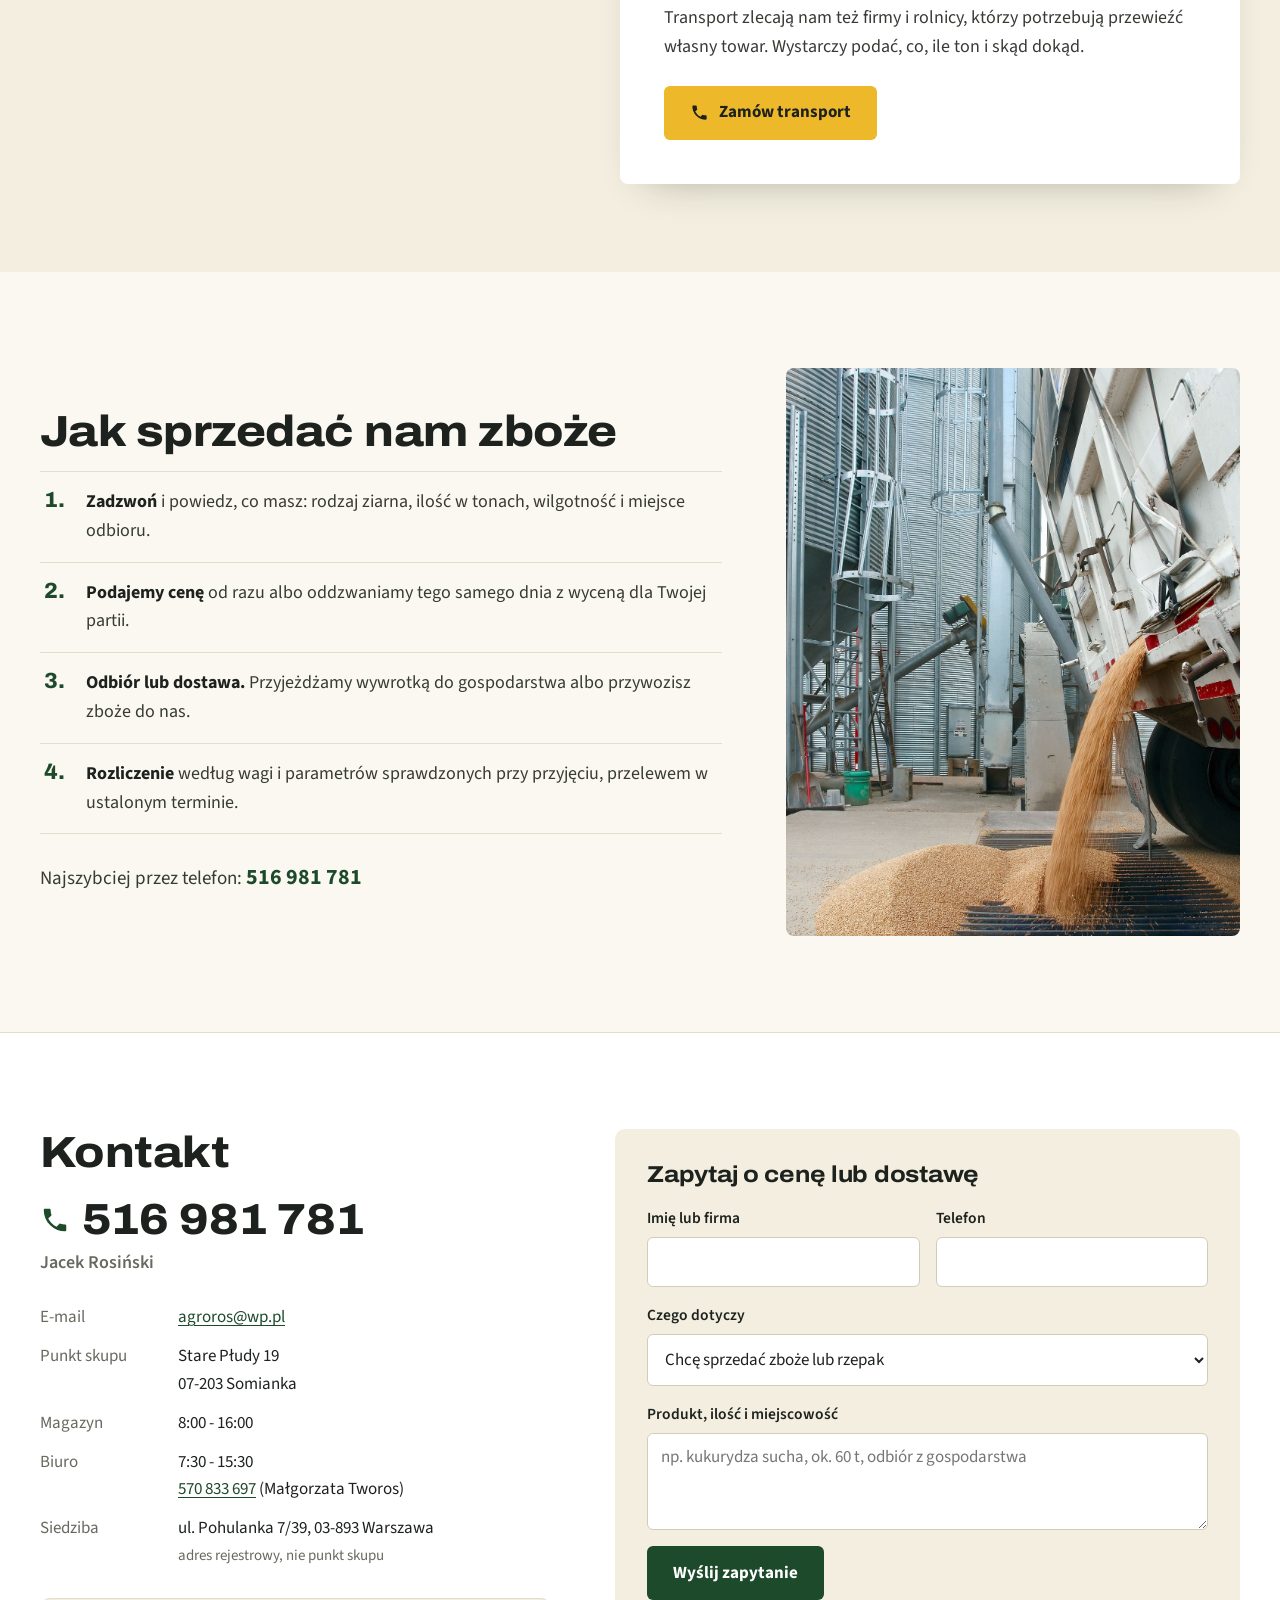
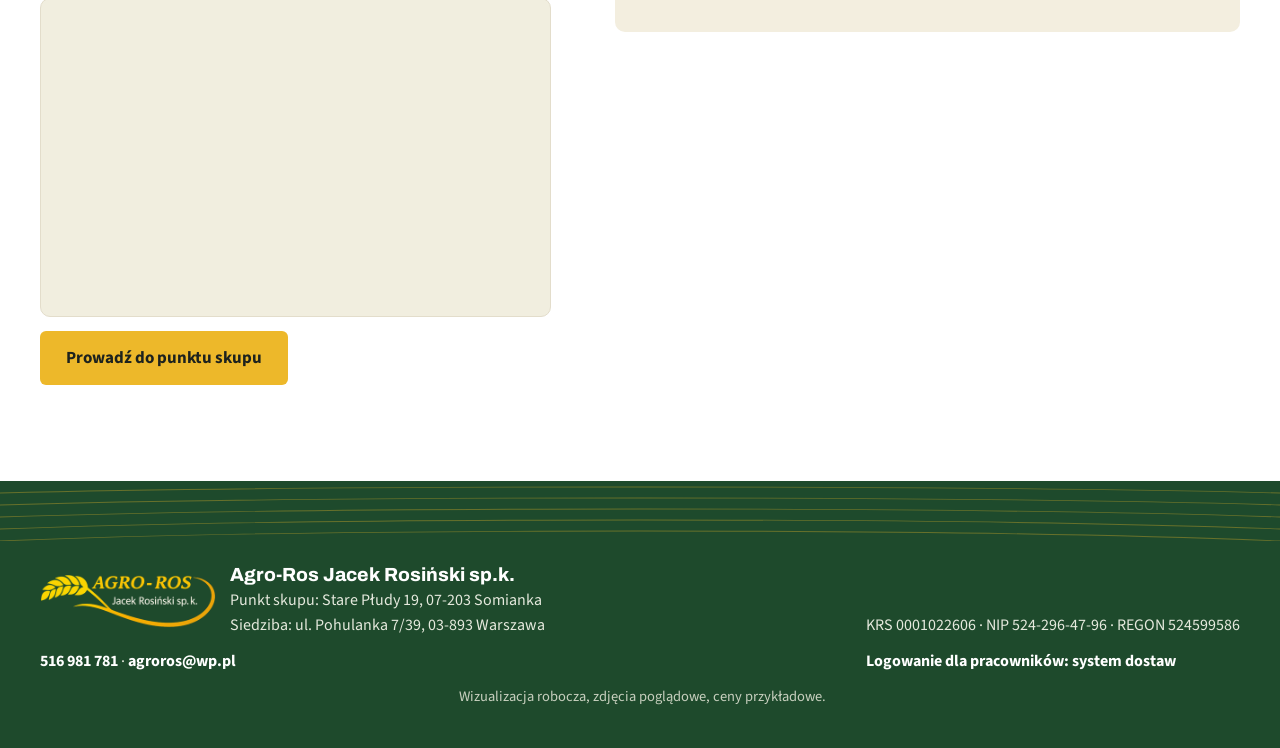
==== commit 43ab956e: "System dostaw: tabela miesieczna z formatowaniem, sumami, historia zmian i eksportem do Excela" ====
--- a/index.html
+++ b/index.html
@@ -254,6 +254,7 @@
     </div>
     <p class="st-ids">KRS 0001022606 · NIP 524-296-47-96 · REGON 524599586</p>
     <p class="st-k"><a href="tel:+48516981781">516 981 781</a> · <a href="mailto:agroros@wp.pl">agroros@wp.pl</a></p>
+    <p class="st-k"><a href="system-dostaw/">Logowanie dla pracowników: system dostaw</a></p>
     <p class="st-demo">Wizualizacja robocza, zdjęcia poglądowe, ceny przykładowe.</p>
   </div>
 </footer>
